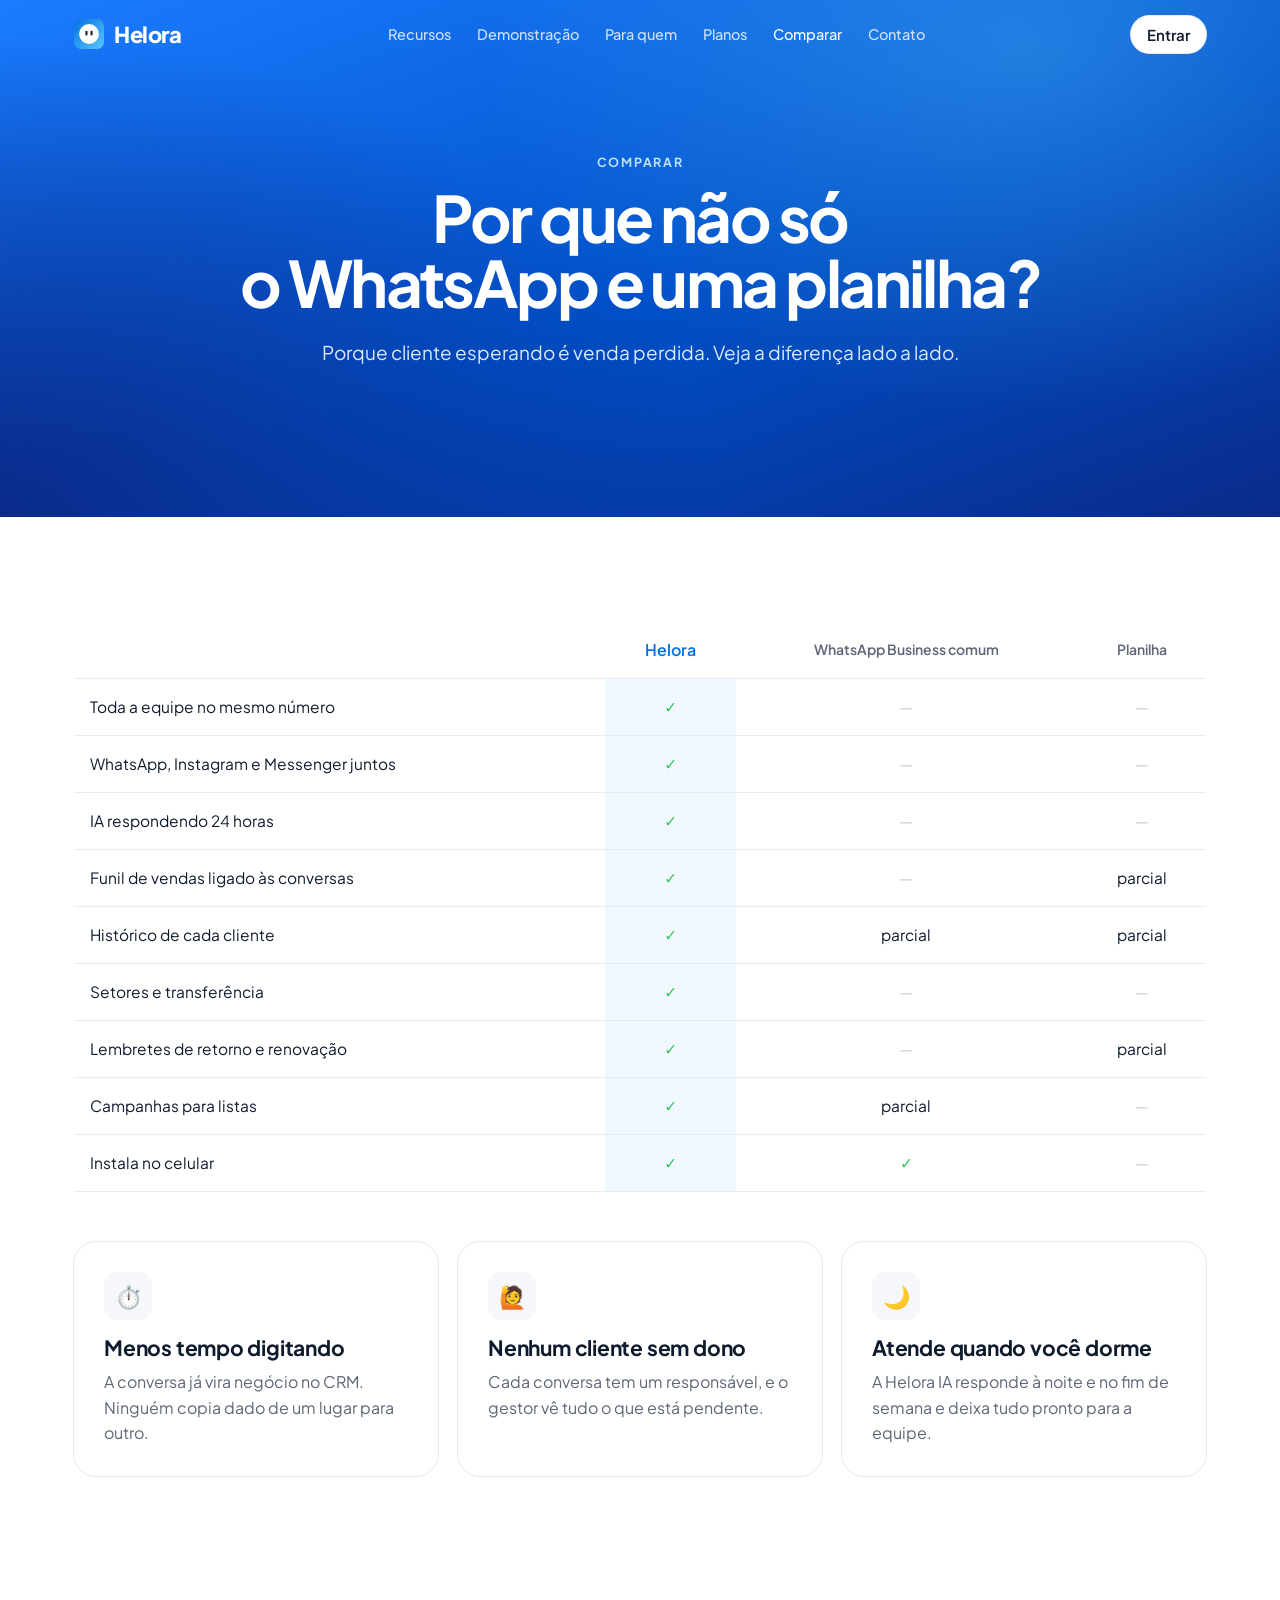
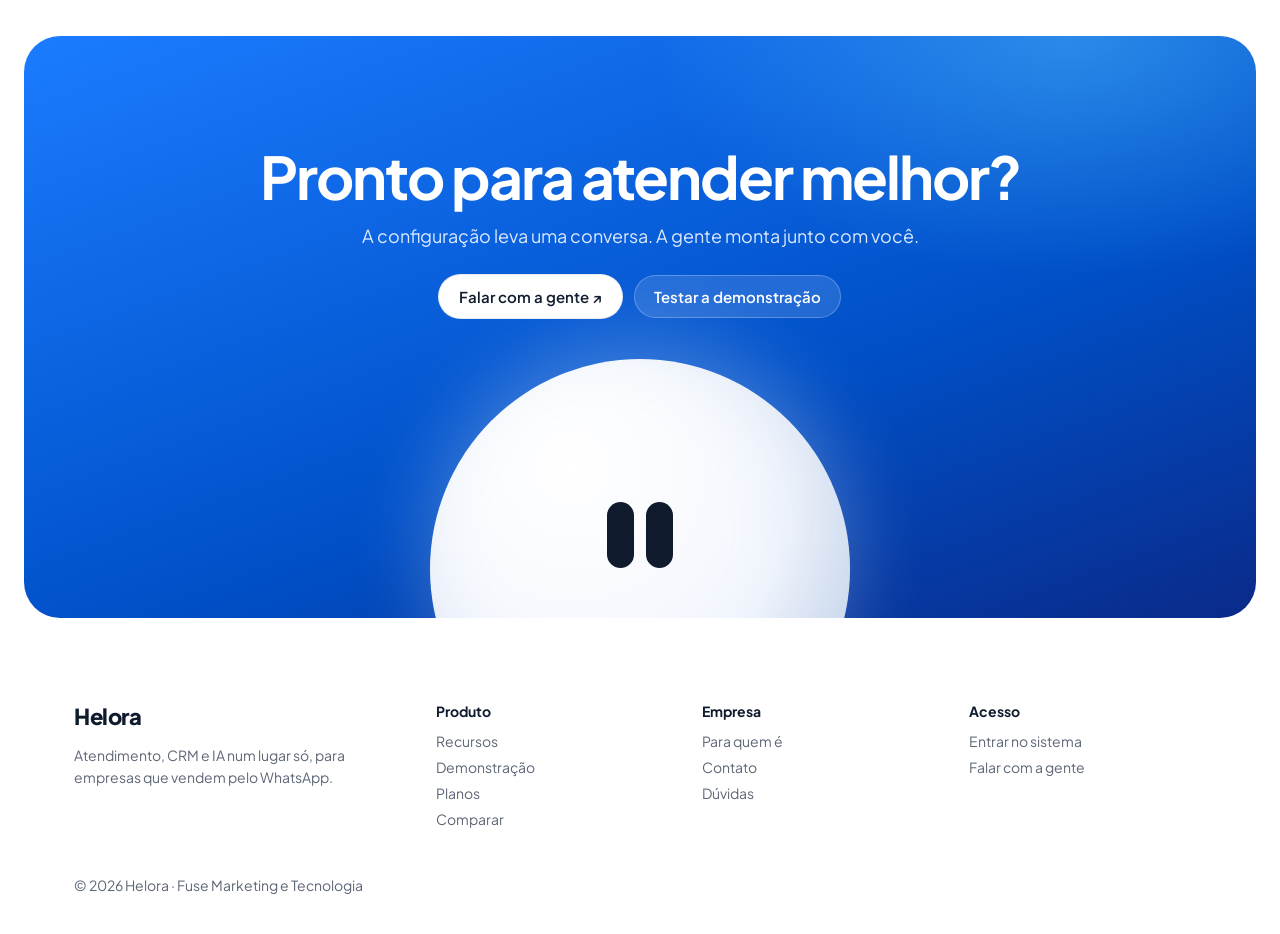
==== comparar.html @ 8ae5db72 "Novo site Helora em 7 páginas, estilo mascote (início, recursos, demonstração, para quem, planos, co" ====
<!doctype html>
<html lang="pt-BR">
<head>
<meta charset="utf-8">
<meta name="viewport" content="width=device-width, initial-scale=1">
<title>Comparar · Helora</title>
<meta name="description" content="Helora comparada ao WhatsApp Business comum e a planilhas.">
<link rel="canonical" href="https://heloracrm.com.br/comparar.html">
<meta name="robots" content="index,follow,max-image-preview:large">
<meta name="theme-color" content="#0071e3">
<meta property="og:type" content="website"><meta property="og:url" content="https://heloracrm.com.br/comparar.html"><meta property="og:site_name" content="Helora"><meta property="og:locale" content="pt_BR">
<meta property="og:title" content="Comparar · Helora"><meta property="og:description" content="Helora comparada ao WhatsApp Business comum e a planilhas.">
<meta property="og:image" content="https://heloracrm.com.br/assets/og.jpg"><meta property="og:image:width" content="1200"><meta property="og:image:height" content="630">
<meta name="twitter:card" content="summary_large_image">
<link rel="icon" href="assets/favicon.png?v=3"><link rel="apple-touch-icon" href="assets/helora-icon.png">

<!-- MEDIÇÃO: cole os IDs abaixo e publique. Vazio = nada é carregado. -->
<script>
window.HELORA_GA4="";      // Google Analytics 4, ex.: G-XXXXXXXXXX
window.HELORA_PIXEL="";    // Pixel da Meta, ex.: 123456789012345
(function(){var g=window.HELORA_GA4,f=window.HELORA_PIXEL;
window.dataLayer=window.dataLayer||[];window.gtag=function(){dataLayer.push(arguments)};
if(g){var s=document.createElement("script");s.async=1;s.src="https://www.googletagmanager.com/gtag/js?id="+g;document.head.appendChild(s);gtag("js",new Date());gtag("config",g)}
if(f){!function(f,b,e,v,n,t,s){if(f.fbq)return;n=f.fbq=function(){n.callMethod?n.callMethod.apply(n,arguments):n.queue.push(arguments)};if(!f._fbq)f._fbq=n;n.push=n;n.loaded=!0;n.version="2.0";n.queue=[];t=b.createElement(e);t.async=!0;t.src=v;s=b.getElementsByTagName(e)[0];s.parentNode.insertBefore(t,s)}(window,document,"script","https://connect.facebook.net/en_US/fbevents.js");fbq("init",f);fbq("track","PageView")}
window.heloraTrack=function(ev,p){try{if(g)gtag("event",ev,p||{});if(f&&window.fbq){var m={generate_lead:"Lead",contact:"Contact",view_demo:"ViewContent"}[ev];m?fbq("track",m,p||{}):fbq("trackCustom",ev,p||{})}}catch(e){}};
document.addEventListener("click",function(e){var a=e.target.closest("a");if(!a)return;var h=a.getAttribute("href")||"";if(h=="#contato")heloraTrack("contact",{local:a.textContent.trim().slice(0,40)});else if(h=="#video")heloraTrack("view_demo");else if(h.indexOf("app1.")>-1)heloraTrack("login_click")});
})();
</script>
<link rel="preconnect" href="https://fonts.googleapis.com">
<link href="https://fonts.googleapis.com/css2?family=Plus+Jakarta+Sans:wght@400;500;600;700;800&display=swap" rel="stylesheet">
<link rel="stylesheet" href="assets/site.css?v=1">
<script src="assets/favicon-blink.js" defer></script>
</head>
<body>
<nav class="nav dark"><div class="w">
<a class="logo" href="index.html"><svg viewBox="0 0 200 200"><defs><linearGradient id="lg" x1="0" y1="0" x2="1" y2="1"><stop offset="0" stop-color="#0071e3"/><stop offset="1" stop-color="#5ac8fa"/></linearGradient></defs><rect width="200" height="200" rx="48" fill="url(#lg)"/><circle cx="100" cy="100" r="66" fill="#fff"/><rect x="76" y="78" width="14" height="32" rx="7" fill="#0f1b2d"/><rect x="110" y="78" width="14" height="32" rx="7" fill="#0f1b2d"/></svg>Helora</a>
<button class="burger" aria-label="Menu">☰</button>
<ul><li><a href="recursos.html">Recursos</a></li><li><a href="demonstracao.html">Demonstração</a></li><li><a href="segmentos.html">Para quem</a></li><li><a href="planos.html">Planos</a></li><li><a href="comparar.html">Comparar</a></li><li><a href="contato.html">Contato</a></li></ul>
<a class="btn bw nb" href="https://app1.heloracrm.com.br">Entrar</a>
</div></nav>

<header class="hero page-hero"><span class="k rv" style="color:#bfe0ff">Comparar</span><h1 class="rv" style="margin-top:14px">Por que não só<br>o WhatsApp e uma planilha?</h1><p class="sub rv">Porque cliente esperando é venda perdida. Veja a diferença lado a lado.</p></header>
<section class="sec" style="padding-top:60px"><div class="w"><div class="tw rv"><table class="cmp"><thead><tr><th></th><th class="us">Helora</th><th>WhatsApp Business comum</th><th>Planilha</th></tr></thead><tbody><tr><td>Toda a equipe no mesmo número</td><td class="us"><span class="y">✓</span></td><td><span class="n">—</span></td><td><span class="n">—</span></td></tr><tr><td>WhatsApp, Instagram e Messenger juntos</td><td class="us"><span class="y">✓</span></td><td><span class="n">—</span></td><td><span class="n">—</span></td></tr><tr><td>IA respondendo 24 horas</td><td class="us"><span class="y">✓</span></td><td><span class="n">—</span></td><td><span class="n">—</span></td></tr><tr><td>Funil de vendas ligado às conversas</td><td class="us"><span class="y">✓</span></td><td><span class="n">—</span></td><td>parcial</td></tr><tr><td>Histórico de cada cliente</td><td class="us"><span class="y">✓</span></td><td>parcial</td><td>parcial</td></tr><tr><td>Setores e transferência</td><td class="us"><span class="y">✓</span></td><td><span class="n">—</span></td><td><span class="n">—</span></td></tr><tr><td>Lembretes de retorno e renovação</td><td class="us"><span class="y">✓</span></td><td><span class="n">—</span></td><td>parcial</td></tr><tr><td>Campanhas para listas</td><td class="us"><span class="y">✓</span></td><td>parcial</td><td><span class="n">—</span></td></tr><tr><td>Instala no celular</td><td class="us"><span class="y">✓</span></td><td><span class="y">✓</span></td><td><span class="n">—</span></td></tr></tbody></table></div>
<div class="cards"><div class="card rv"><div class="ic">⏱️</div><h3>Menos tempo digitando</h3><p>A conversa já vira negócio no CRM. Ninguém copia dado de um lugar para outro.</p></div><div class="card rv"><div class="ic">🙋</div><h3>Nenhum cliente sem dono</h3><p>Cada conversa tem um responsável, e o gestor vê tudo o que está pendente.</p></div><div class="card rv"><div class="ic">🌙</div><h3>Atende quando você dorme</h3><p>A Helora IA responde à noite e no fim de semana e deixa tudo pronto para a equipe.</p></div></div>
</div></section><section class="final rv"><h2>Pronto para atender melhor?</h2><p>A configuração leva uma conversa. A gente monta junto com você.</p><div class="ctas" style="display:flex;gap:12px;justify-content:center;flex-wrap:wrap"><a class="btn bw" href="contato.html">Falar com a gente ↗</a><a class="btn ghost" href="demonstracao.html">Testar a demonstração</a></div><div class="mwrap"><div class="mascot"><div class="ball"></div><div class="eyes"><i class="eye"></i><i class="eye"></i></div></div><svg class="ribbons" viewBox="0 0 600 600"><path d="M40 360C160 120 420 80 560 260" stroke="#34c759"/><path d="M30 260C200 420 420 460 580 300" stroke="#ff7eb6" style="animation-delay:.3s"/><path d="M80 470C220 260 380 160 540 120" stroke="#ffb340" style="animation-delay:.6s"/><path d="M60 200C240 330 380 360 560 420" stroke="#b78cff" style="animation-delay:.9s"/><path d="M120 120C260 300 300 420 470 520" stroke="#5ac8fa" style="animation-delay:1.2s"/></svg></div></section>
<footer><div class="w">
<div><div class="logo">Helora</div><p style="max-width:280px;line-height:1.6">Atendimento, CRM e IA num lugar só, para empresas que vendem pelo WhatsApp.</p></div>
<div><b>Produto</b><a href="recursos.html">Recursos</a><a href="demonstracao.html">Demonstração</a><a href="planos.html">Planos</a><a href="comparar.html">Comparar</a></div>
<div><b>Empresa</b><a href="segmentos.html">Para quem é</a><a href="contato.html">Contato</a><a href="index.html#duvidas">Dúvidas</a></div>
<div><b>Acesso</b><a href="https://app1.heloracrm.com.br">Entrar no sistema</a><a href="contato.html">Falar com a gente</a></div>
</div><div class="w" style="display:block;margin-top:40px">© <span id="y"></span> Helora · Fuse Marketing e Tecnologia</div></footer>
<script src="assets/site.js?v=1" defer></script>
</body></html>
---- assets/site.css ----
:root{--ink:#0f1b2d;--mute:#5d6676;--line:#e8ebf1;--soft:#f5f7fb;--b:#0071e3;--b2:#5ac8fa;--g:#34c759;--r:22px}
*{box-sizing:border-box}html{scroll-behavior:smooth}
body{margin:0;font-family:"Plus Jakarta Sans",system-ui,sans-serif;color:var(--ink);background:#fff;-webkit-font-smoothing:antialiased}
a{color:inherit;text-decoration:none}img{display:block;max-width:100%}
.w{max-width:1180px;margin:0 auto;padding:0 24px}
.grad{background:linear-gradient(90deg,var(--b),var(--b2));-webkit-background-clip:text;background-clip:text;color:transparent}

/* nav */
.nav{position:fixed;top:0;left:0;right:0;z-index:50;transition:background .3s,box-shadow .3s}
.nav.solid{background:rgba(255,255,255,.86);backdrop-filter:blur(14px);box-shadow:0 1px 0 var(--line)}
.nav .w{display:flex;align-items:center;gap:28px;height:68px}
.nav .logo{font-weight:800;font-size:22px;letter-spacing:-.5px;display:flex;align-items:center;gap:10px}
.nav .logo svg{width:30px;height:30px}
.nav ul{display:flex;gap:26px;list-style:none;margin:0 auto;padding:0;font-size:14.5px;font-weight:500}
.nav ul a{opacity:.8}.nav ul a:hover,.nav ul a.on{opacity:1}
.nav.dark:not(.solid){color:#fff}
.btn{display:inline-flex;align-items:center;gap:8px;padding:12px 20px;border-radius:999px;font-weight:600;font-size:15px;border:0;cursor:pointer;font-family:inherit;transition:transform .2s,box-shadow .2s}
.btn:hover{transform:translateY(-1px)}
.bp{background:var(--ink);color:#fff}.bw{background:#fff;color:var(--ink);box-shadow:0 0 0 1px var(--line)}
.bb{background:var(--b);color:#fff;box-shadow:0 10px 30px #0071e340}
.nav .bw{padding:9px 16px}
.burger{display:none;background:none;border:0;font-size:24px;margin-left:auto;color:inherit}
@media(max-width:900px){.nav ul{display:none;position:absolute;top:68px;left:0;right:0;background:#fff;color:var(--ink);flex-direction:column;padding:16px 24px;gap:16px;box-shadow:0 10px 30px #0002}.nav ul.open{display:flex}.burger{display:block}.nav .nb{display:none}}

/* hero with mascot */
.hero{position:relative;min-height:100vh;overflow:hidden;color:#fff;text-align:center;padding:150px 24px 0;
 background:radial-gradient(900px 600px at 80% 10%,#5ac8fa55,transparent 60%),radial-gradient(1200px 800px at 0% 100%,#0a2a8a,transparent 60%),linear-gradient(160deg,#1b7cff,#0050c8 55%,#0a2a8a)}
.hero h1{font-size:clamp(40px,6.4vw,84px);line-height:1.02;letter-spacing:-.04em;margin:0 auto 22px;max-width:980px;font-weight:700}
.hero p.sub{font-size:clamp(16px,1.6vw,19px);line-height:1.55;max-width:640px;margin:0 auto 30px;color:#dbe9ff}
.hero .ctas{display:flex;gap:12px;justify-content:center;flex-wrap:wrap}
.hero .bw{box-shadow:none}.ghost{background:#ffffff1f;color:#fff;box-shadow:inset 0 0 0 1px #ffffff40}
.page-hero{min-height:auto;padding:150px 24px 120px}
.page-hero h1{font-size:clamp(36px,5vw,64px)}

.mwrap{position:relative;height:min(52vw,520px);margin-top:50px}
.mascot{position:absolute;left:50%;bottom:-40%;width:min(64vw,640px);aspect-ratio:1;transform:translateX(-50%);will-change:transform}
.mascot .ball{position:absolute;inset:0;border-radius:50%;background:radial-gradient(circle at 34% 26%,#fff 0,#f2f6fd 55%,#cddaee 100%);box-shadow:0 -20px 80px #ffffff40,inset -30px -40px 80px #9fb7da55}
.mascot .eyes{position:absolute;left:50%;top:34%;display:flex;gap:9%;width:30%;justify-content:center;transform:translate(-50%,0);transition:transform .25s ease-out}
.mascot .eye{width:22%;aspect-ratio:.42;background:#0f1b2d;border-radius:99px;transition:transform .09s;transform-origin:50% 50%}
.mascot.blink .eye{transform:scaleY(.08)}
.orbit{position:absolute;left:50%;top:58%;border:1px solid #ffffff38;border-radius:50%;transform:translate(-50%,-50%) rotate(-8deg);pointer-events:none}
.ribbons{position:absolute;inset:-20%;pointer-events:none;opacity:0;transition:opacity .6s}
.ribbons.on{opacity:1}
.ribbons path{fill:none;stroke-width:9;stroke-linecap:round;stroke-dasharray:420 1400;animation:rib 3.2s ease-in-out infinite}
@keyframes rib{from{stroke-dashoffset:1400}to{stroke-dashoffset:-400}}

/* sections */
section{position:relative}
.sec{padding:120px 0}
.k{display:inline-block;font-size:12.5px;font-weight:700;letter-spacing:.14em;text-transform:uppercase;color:var(--b)}
.h2{font-size:clamp(32px,4.4vw,56px);line-height:1.05;letter-spacing:-.035em;margin:14px 0 18px;font-weight:700}
.lead{font-size:18px;color:var(--mute);line-height:1.6;max-width:640px}
.center{text-align:center}.center .lead{margin:0 auto}

.logos{padding:46px 0;border-bottom:1px solid var(--line)}
.logos .w{display:flex;gap:44px;align-items:center;justify-content:center;flex-wrap:wrap;color:var(--mute);font-size:14px}
.logos b{display:inline-flex;align-items:center;gap:8px;color:var(--ink);font-weight:600}
.logos i{width:22px;height:22px;border-radius:7px;display:inline-block}

/* feature list like fivebot */
.feats{margin-top:60px;border-top:1px solid var(--line)}
.feat{display:grid;grid-template-columns:1fr 1.25fr auto;gap:40px;align-items:center;padding:34px 6px;border-bottom:1px solid var(--line);transition:background .3s,padding .3s}
.feat:hover{background:var(--soft);padding-left:20px;padding-right:20px}
.feat h3{font-size:clamp(22px,2.4vw,30px);letter-spacing:-.02em;margin:0;font-weight:700}
.feat p{margin:0;color:var(--mute);line-height:1.6;font-size:16px}
.feat .go{font-size:12.5px;font-weight:700;letter-spacing:.12em;color:var(--b);white-space:nowrap}
.feat .ic{width:46px;height:46px;border-radius:14px;display:grid;place-items:center;margin-bottom:14px;background:var(--soft);font-size:22px}
@media(max-width:860px){.feat{grid-template-columns:1fr;gap:12px}}

/* stats */
.stats{display:grid;grid-template-columns:repeat(3,1fr);gap:24px;margin-top:50px}
.stat{padding:34px;border-radius:var(--r);background:var(--soft)}
.stat b{display:block;font-size:clamp(48px,6vw,80px);letter-spacing:-.04em;line-height:1}
.stat span{color:var(--mute);display:block;margin-top:10px;font-size:16px}
@media(max-width:800px){.stats{grid-template-columns:1fr}}

/* split blocks */
.split{display:grid;grid-template-columns:1fr 1.15fr;gap:70px;align-items:center;padding:70px 0}
.split.rev{grid-template-columns:1.15fr 1fr}.split.rev .txt{order:2}
.frame{border-radius:24px;overflow:hidden;box-shadow:0 40px 80px #0b3b7a1f,0 0 0 1px #0000000d;background:#fff}
.chip{position:absolute;background:#fff;border-radius:14px;padding:10px 14px;box-shadow:0 14px 34px #0b3b7a2a;font-weight:600;font-size:14px;display:flex;gap:8px;align-items:center;animation:flt 5s ease-in-out infinite}
@keyframes flt{0%,100%{transform:translateY(0)}50%{transform:translateY(-8px)}}
.txt ul{list-style:none;padding:0;margin:22px 0 0;display:grid;gap:12px}
.txt li{display:flex;gap:10px;color:var(--ink);font-size:16px;line-height:1.5}
.txt li:before{content:"";flex:none;width:20px;height:20px;margin-top:2px;border-radius:50%;background:var(--b) url("data:image/svg+xml,%3Csvg xmlns='http://www.w3.org/2000/svg' viewBox='0 0 20 20'%3E%3Cpath d='M6 10.5l2.5 2.5L14 7.5' fill='none' stroke='white' stroke-width='2' stroke-linecap='round' stroke-linejoin='round'/%3E%3C/svg%3E")}
@media(max-width:900px){.split,.split.rev{grid-template-columns:1fr;gap:34px}.split.rev .txt{order:0}}

/* cards grid */
.cards{display:grid;grid-template-columns:repeat(3,1fr);gap:20px;margin-top:50px}
.card{border-radius:var(--r);padding:30px;background:#fff;box-shadow:0 0 0 1px var(--line);transition:transform .25s,box-shadow .25s}
.card:hover{transform:translateY(-4px);box-shadow:0 0 0 1px var(--line),0 24px 50px #0b3b7a14}
.card h3{font-size:21px;margin:14px 0 8px;letter-spacing:-.01em}.card p{color:var(--mute);line-height:1.6;margin:0}
.card .ic{width:48px;height:48px;border-radius:14px;display:grid;place-items:center;font-size:22px;background:var(--soft)}
@media(max-width:900px){.cards{grid-template-columns:1fr}}

/* pricing */
.plans{display:grid;grid-template-columns:repeat(3,1fr);gap:20px;margin-top:50px;align-items:stretch}
.plan{border-radius:26px;padding:34px;box-shadow:0 0 0 1px var(--line);display:flex;flex-direction:column;background:#fff}
.plan.hot{box-shadow:0 0 0 2px var(--b),0 30px 60px #0071e322;position:relative}
.plan.hot:before{content:"Mais escolhido";position:absolute;top:-13px;left:34px;background:var(--b);color:#fff;font-size:12px;font-weight:700;padding:5px 12px;border-radius:99px}
.plan h3{margin:0;font-size:22px}.plan .pr{font-size:44px;font-weight:800;letter-spacing:-.03em;margin:18px 0 4px}.plan .pr small{font-size:15px;color:var(--mute);font-weight:500}
.plan .ds{color:var(--mute);margin:0 0 20px;line-height:1.5}
.plan ul{list-style:none;padding:0;margin:0 0 26px;display:grid;gap:10px;font-size:15px}.plan li:before{content:"✓  ";color:var(--b);font-weight:800}
.plan .btn{margin-top:auto;justify-content:center}
@media(max-width:900px){.plans{grid-template-columns:1fr}}

/* compare table */
.cmp{width:100%;border-collapse:collapse;margin-top:44px;font-size:15.5px}
.cmp th,.cmp td{padding:18px 16px;border-bottom:1px solid var(--line);text-align:center}
.cmp th:first-child,.cmp td:first-child{text-align:left}
.cmp thead th{font-size:14px;color:var(--mute);font-weight:600}
.cmp thead th.us{color:var(--b);font-size:16px}
.cmp td.us{background:#f2f8ff;font-weight:700}
.y{color:var(--g);font-weight:800}.n{color:#c4c9d3}
.tw{overflow-x:auto}

/* demo playground */
.pg{display:grid;grid-template-columns:320px 1fr;gap:30px;margin-top:40px}
.pg .qs{display:grid;gap:10px;align-content:start}
.pg .q{text-align:left;padding:14px 16px;border-radius:14px;border:1px solid var(--line);background:#fff;font:inherit;font-size:15px;cursor:pointer;transition:.2s}
.pg .q:hover,.pg .q.on{border-color:var(--b);background:#f2f8ff}
.phone{border-radius:28px;box-shadow:0 0 0 1px var(--line),0 30px 70px #0b3b7a1a;background:#fff;display:flex;flex-direction:column;height:560px;overflow:hidden}
.phone .top{display:flex;align-items:center;gap:12px;padding:16px 20px;border-bottom:1px solid var(--line)}
.phone .top svg{width:38px;height:38px}
.phone .msgs{flex:1;overflow:auto;padding:20px;display:flex;flex-direction:column;gap:10px;background:var(--soft)}
.bub{max-width:78%;padding:11px 14px;border-radius:16px;font-size:15px;line-height:1.45;animation:pop .35s ease}
.bub.c{background:#fff;align-self:flex-start;box-shadow:0 1px 2px #0001}
.bub.h{background:#e4eeff;align-self:flex-end}.bub.h small{display:block;color:var(--b);font-weight:700;font-size:11.5px;margin-bottom:3px}
.bub.s{align-self:center;background:#fff;color:var(--b);font-size:12.5px;border-radius:99px;padding:6px 12px;font-weight:600}
.typing{align-self:flex-end;background:#e4eeff;border-radius:16px;padding:12px 16px;display:flex;gap:4px}.typing i{width:7px;height:7px;border-radius:50%;background:#7aa7e6;animation:tp 1s infinite}.typing i:nth-child(2){animation-delay:.15s}.typing i:nth-child(3){animation-delay:.3s}
@keyframes tp{0%,100%{opacity:.3}50%{opacity:1}}@keyframes pop{from{opacity:0;transform:translateY(8px)}}
.phone form{display:flex;gap:10px;padding:14px;border-top:1px solid var(--line)}
.phone input{flex:1;border:1px solid var(--line);border-radius:99px;padding:12px 16px;font:inherit}
@media(max-width:900px){.pg{grid-template-columns:1fr}}

/* contact */
.lf{display:grid;gap:12px;max-width:560px}
.lf .two{display:grid;grid-template-columns:1fr 1fr;gap:12px}
.lf input,.lf select,.lf textarea{width:100%;padding:15px 16px;border-radius:14px;border:1px solid var(--line);font:inherit;font-size:15px;background:#fff}
.lf .err{color:#d93025;display:none;margin:0}.lf .ok{display:none;padding:20px;border-radius:14px;background:#eaf8ee}
@media(max-width:600px){.lf .two{grid-template-columns:1fr}}

/* faq */
.faq{max-width:820px;margin:44px auto 0}
.faq details{border-bottom:1px solid var(--line);padding:22px 4px}
.faq summary{cursor:pointer;font-size:18px;font-weight:600;list-style:none;display:flex;justify-content:space-between;gap:20px}
.faq summary:after{content:"+";color:var(--b);font-size:24px;line-height:1;transition:transform .2s}.faq details[open] summary:after{transform:rotate(45deg)}
.faq p{color:var(--mute);line-height:1.65;margin:14px 0 0}

/* final cta */
.final{margin:40px 24px 24px;border-radius:36px;overflow:hidden;color:#fff;text-align:center;padding:110px 24px 0;position:relative;
 background:radial-gradient(700px 400px at 85% 0,#5ac8fa66,transparent 60%),linear-gradient(160deg,#1b7cff,#0050c8 60%,#0a2a8a)}
.final h2{font-size:clamp(32px,4.6vw,60px);letter-spacing:-.035em;line-height:1.05;margin:0 auto 16px;max-width:820px}
.final p{color:#dbe9ff;font-size:18px;margin:0 0 28px}
.final .mwrap{height:260px;margin-top:40px}.final .mascot{width:420px;bottom:-62%}

footer{padding:60px 0 40px;color:var(--mute);font-size:14px}
footer .w{display:grid;grid-template-columns:1.4fr repeat(3,1fr);gap:30px}
footer b{color:var(--ink);display:block;margin-bottom:12px}footer a{display:block;margin:8px 0}
footer .logo{font-weight:800;font-size:22px;color:var(--ink);letter-spacing:-.5px}
@media(max-width:800px){footer .w{grid-template-columns:1fr 1fr}}

.rv{opacity:0;transform:translateY(28px);transition:opacity .8s ease,transform .8s cubic-bezier(.2,.7,.2,1)}
.rv.in{opacity:1;transform:none}
@media(prefers-reduced-motion:reduce){.rv{opacity:1;transform:none}.ribbons path,.chip{animation:none}}
.frame img{width:100%;height:auto}
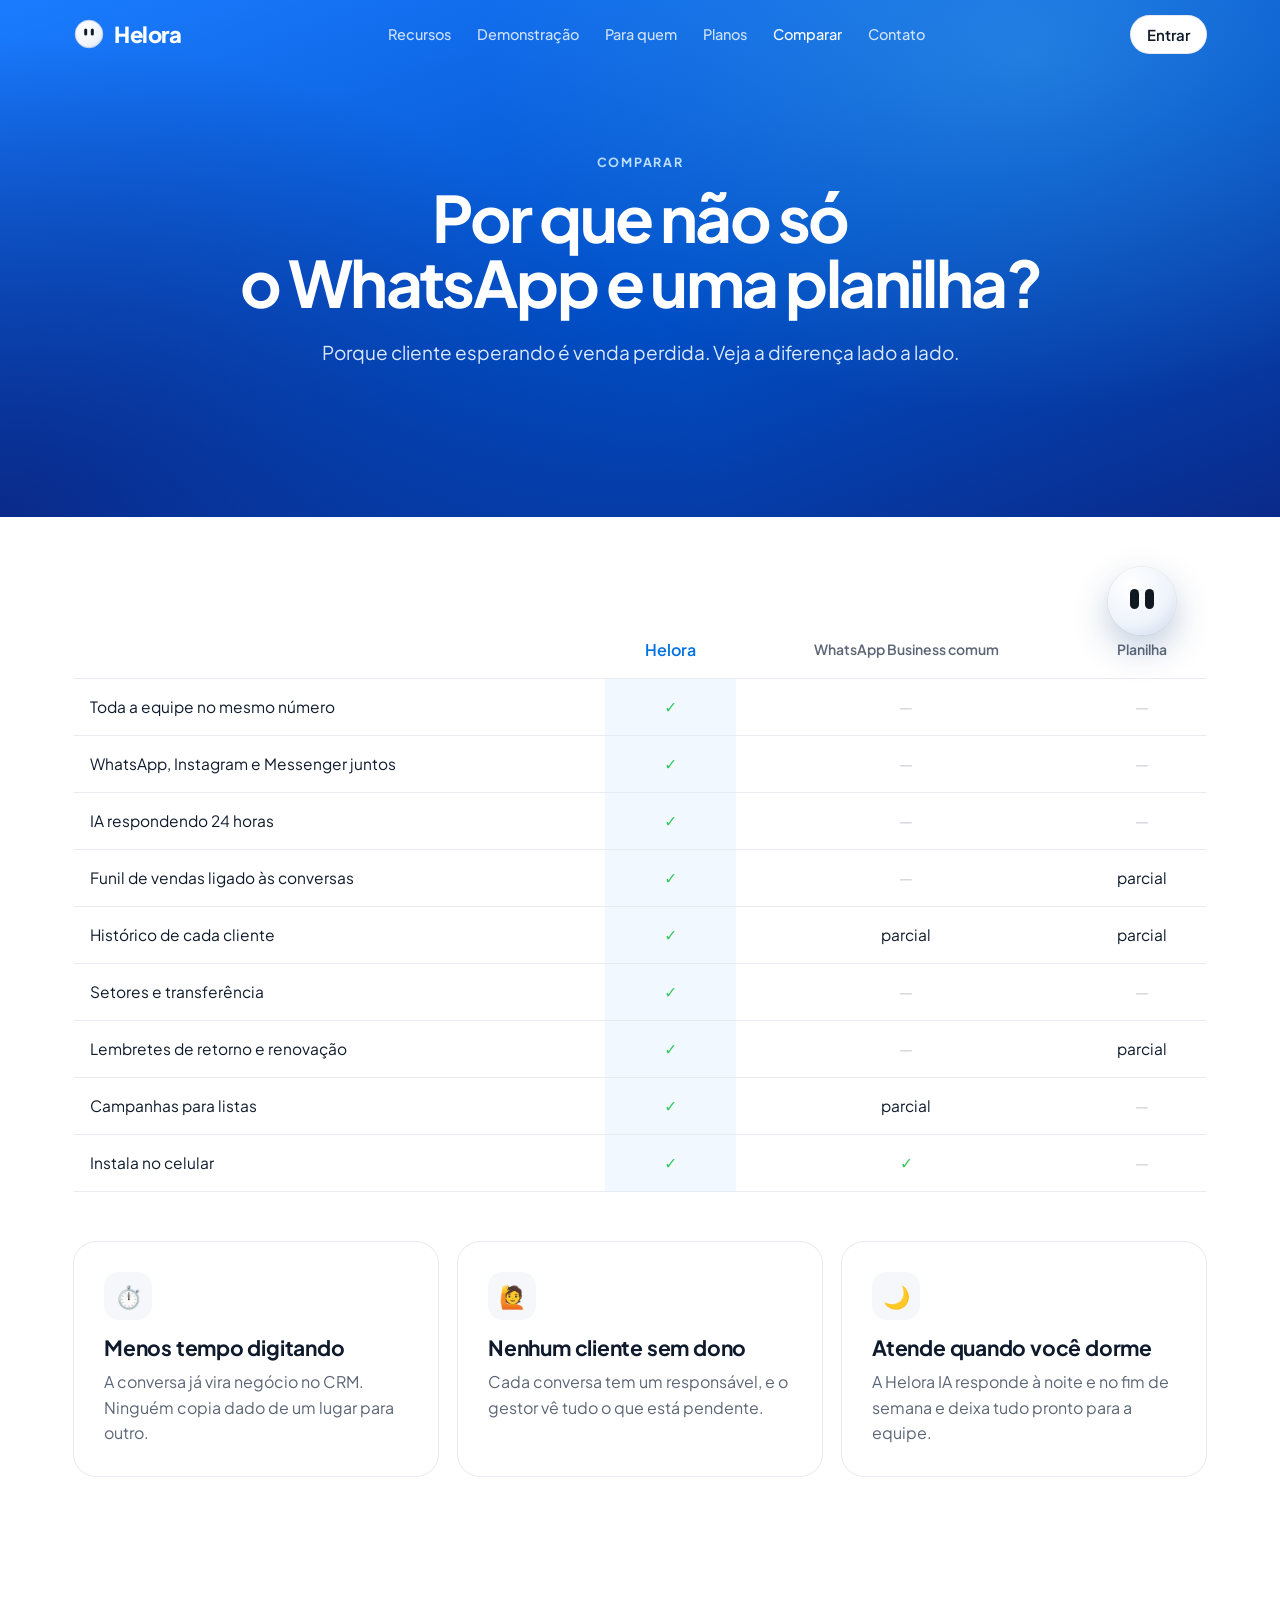
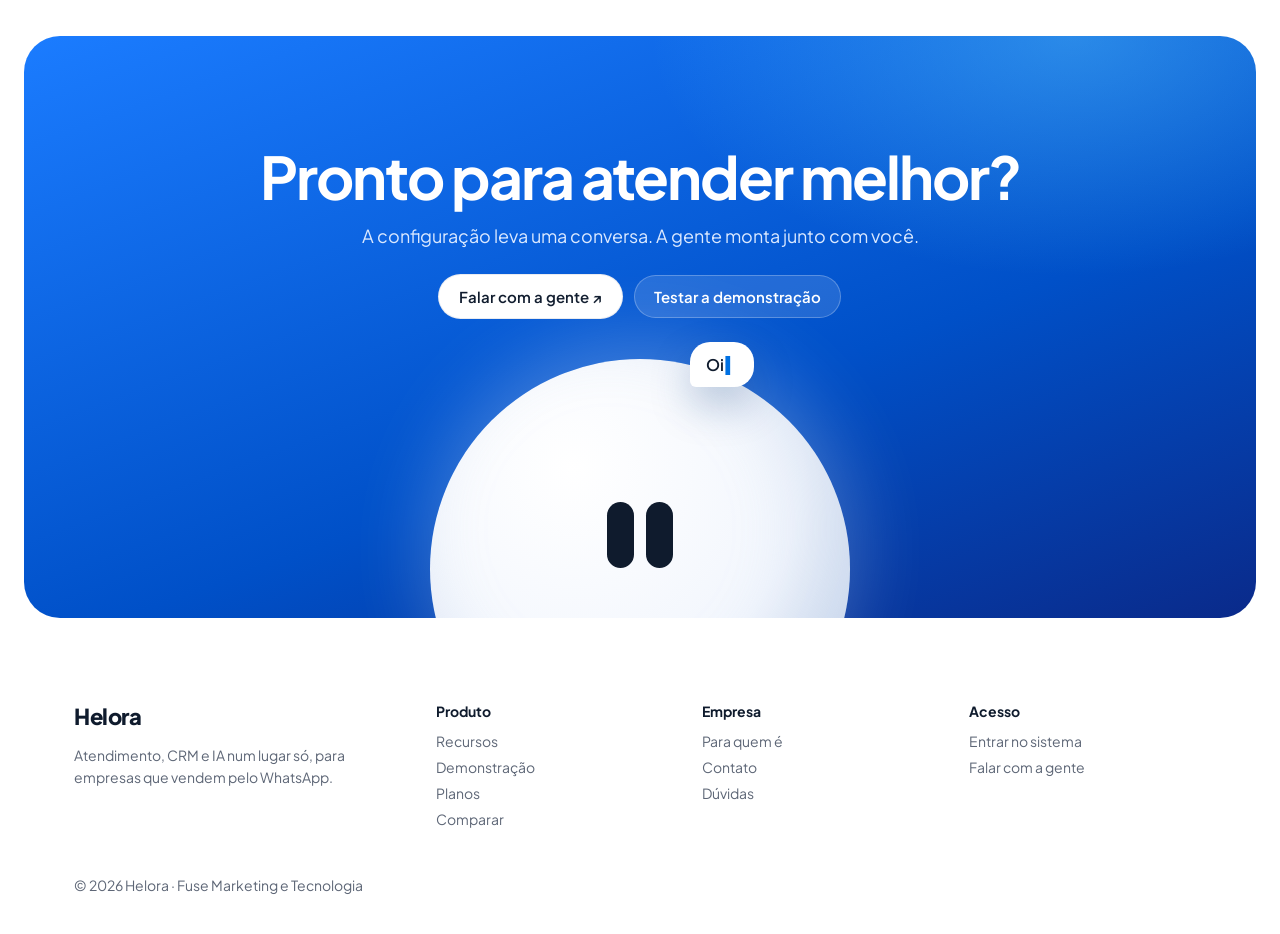
==== commit 895d109c: "Helora conversa com o visitante e anda pelo site; mais expressões no olhar; sem órbitas/fitas; logo " ====
--- a/comparar.html
+++ b/comparar.html
@@ -12,7 +12,7 @@
 <meta property="og:title" content="Comparar · Helora"><meta property="og:description" content="Helora comparada ao WhatsApp Business comum e a planilhas.">
 <meta property="og:image" content="https://heloracrm.com.br/assets/og.jpg"><meta property="og:image:width" content="1200"><meta property="og:image:height" content="630">
 <meta name="twitter:card" content="summary_large_image">
-<link rel="icon" href="assets/favicon.png?v=3"><link rel="apple-touch-icon" href="assets/helora-icon.png">
+<link rel="icon" href="assets/favicon.png?v=4"><link rel="apple-touch-icon" href="assets/helora-icon.png">
 
 <!-- MEDIÇÃO: cole os IDs abaixo e publique. Vazio = nada é carregado. -->
 <script>
@@ -28,12 +28,12 @@
 </script>
 <link rel="preconnect" href="https://fonts.googleapis.com">
 <link href="https://fonts.googleapis.com/css2?family=Plus+Jakarta+Sans:wght@400;500;600;700;800&display=swap" rel="stylesheet">
-<link rel="stylesheet" href="assets/site.css?v=1">
-<script src="assets/favicon-blink.js" defer></script>
+<link rel="stylesheet" href="assets/site.css?v=3">
+<script src="assets/favicon-blink.js?v=2" defer></script>
 </head>
 <body>
 <nav class="nav dark"><div class="w">
-<a class="logo" href="index.html"><svg viewBox="0 0 200 200"><defs><linearGradient id="lg" x1="0" y1="0" x2="1" y2="1"><stop offset="0" stop-color="#0071e3"/><stop offset="1" stop-color="#5ac8fa"/></linearGradient></defs><rect width="200" height="200" rx="48" fill="url(#lg)"/><circle cx="100" cy="100" r="66" fill="#fff"/><rect x="76" y="78" width="14" height="32" rx="7" fill="#0f1b2d"/><rect x="110" y="78" width="14" height="32" rx="7" fill="#0f1b2d"/></svg>Helora</a>
+<a class="logo" href="index.html"><svg viewBox="0 0 200 200"><defs><radialGradient id="lg" cx=".35" cy=".28" r=".85"><stop offset="0" stop-color="#fff"/><stop offset=".75" stop-color="#eef3fb"/><stop offset="1" stop-color="#c9d6ea"/></radialGradient></defs><circle cx="100" cy="100" r="92" fill="url(#lg)" stroke="#c3d1e6" stroke-width="6"/><rect x="68" y="64" width="20" height="46" rx="10" fill="#0f1b2d"/><rect x="112" y="64" width="20" height="46" rx="10" fill="#0f1b2d"/></svg>Helora</a>
 <button class="burger" aria-label="Menu">☰</button>
 <ul><li><a href="recursos.html">Recursos</a></li><li><a href="demonstracao.html">Demonstração</a></li><li><a href="segmentos.html">Para quem</a></li><li><a href="planos.html">Planos</a></li><li><a href="comparar.html">Comparar</a></li><li><a href="contato.html">Contato</a></li></ul>
 <a class="btn bw nb" href="https://app1.heloracrm.com.br">Entrar</a>
@@ -42,12 +42,13 @@
 <header class="hero page-hero"><span class="k rv" style="color:#bfe0ff">Comparar</span><h1 class="rv" style="margin-top:14px">Por que não só<br>o WhatsApp e uma planilha?</h1><p class="sub rv">Porque cliente esperando é venda perdida. Veja a diferença lado a lado.</p></header>
 <section class="sec" style="padding-top:60px"><div class="w"><div class="tw rv"><table class="cmp"><thead><tr><th></th><th class="us">Helora</th><th>WhatsApp Business comum</th><th>Planilha</th></tr></thead><tbody><tr><td>Toda a equipe no mesmo número</td><td class="us"><span class="y">✓</span></td><td><span class="n">—</span></td><td><span class="n">—</span></td></tr><tr><td>WhatsApp, Instagram e Messenger juntos</td><td class="us"><span class="y">✓</span></td><td><span class="n">—</span></td><td><span class="n">—</span></td></tr><tr><td>IA respondendo 24 horas</td><td class="us"><span class="y">✓</span></td><td><span class="n">—</span></td><td><span class="n">—</span></td></tr><tr><td>Funil de vendas ligado às conversas</td><td class="us"><span class="y">✓</span></td><td><span class="n">—</span></td><td>parcial</td></tr><tr><td>Histórico de cada cliente</td><td class="us"><span class="y">✓</span></td><td>parcial</td><td>parcial</td></tr><tr><td>Setores e transferência</td><td class="us"><span class="y">✓</span></td><td><span class="n">—</span></td><td><span class="n">—</span></td></tr><tr><td>Lembretes de retorno e renovação</td><td class="us"><span class="y">✓</span></td><td><span class="n">—</span></td><td>parcial</td></tr><tr><td>Campanhas para listas</td><td class="us"><span class="y">✓</span></td><td>parcial</td><td><span class="n">—</span></td></tr><tr><td>Instala no celular</td><td class="us"><span class="y">✓</span></td><td><span class="y">✓</span></td><td><span class="n">—</span></td></tr></tbody></table></div>
 <div class="cards"><div class="card rv"><div class="ic">⏱️</div><h3>Menos tempo digitando</h3><p>A conversa já vira negócio no CRM. Ninguém copia dado de um lugar para outro.</p></div><div class="card rv"><div class="ic">🙋</div><h3>Nenhum cliente sem dono</h3><p>Cada conversa tem um responsável, e o gestor vê tudo o que está pendente.</p></div><div class="card rv"><div class="ic">🌙</div><h3>Atende quando você dorme</h3><p>A Helora IA responde à noite e no fim de semana e deixa tudo pronto para a equipe.</p></div></div>
-</div></section><section class="final rv"><h2>Pronto para atender melhor?</h2><p>A configuração leva uma conversa. A gente monta junto com você.</p><div class="ctas" style="display:flex;gap:12px;justify-content:center;flex-wrap:wrap"><a class="btn bw" href="contato.html">Falar com a gente ↗</a><a class="btn ghost" href="demonstracao.html">Testar a demonstração</a></div><div class="mwrap"><div class="mascot"><div class="ball"></div><div class="eyes"><i class="eye"></i><i class="eye"></i></div></div><svg class="ribbons" viewBox="0 0 600 600"><path d="M40 360C160 120 420 80 560 260" stroke="#34c759"/><path d="M30 260C200 420 420 460 580 300" stroke="#ff7eb6" style="animation-delay:.3s"/><path d="M80 470C220 260 380 160 540 120" stroke="#ffb340" style="animation-delay:.6s"/><path d="M60 200C240 330 380 360 560 420" stroke="#b78cff" style="animation-delay:.9s"/><path d="M120 120C260 300 300 420 470 520" stroke="#5ac8fa" style="animation-delay:1.2s"/></svg></div></section>
+</div></section><section class="final rv"><h2>Pronto para atender melhor?</h2><p>A configuração leva uma conversa. A gente monta junto com você.</p><div class="ctas" style="display:flex;gap:12px;justify-content:center;flex-wrap:wrap"><a class="btn bw" href="contato.html">Falar com a gente ↗</a><a class="btn ghost" href="demonstracao.html">Testar a demonstração</a></div><div class="mwrap"><div class="mascot"><div class="say"></div><div class="ball"></div><div class="eyes"><i class="eye"></i><i class="eye"></i></div></div></div></section>
 <footer><div class="w">
 <div><div class="logo">Helora</div><p style="max-width:280px;line-height:1.6">Atendimento, CRM e IA num lugar só, para empresas que vendem pelo WhatsApp.</p></div>
 <div><b>Produto</b><a href="recursos.html">Recursos</a><a href="demonstracao.html">Demonstração</a><a href="planos.html">Planos</a><a href="comparar.html">Comparar</a></div>
 <div><b>Empresa</b><a href="segmentos.html">Para quem é</a><a href="contato.html">Contato</a><a href="index.html#duvidas">Dúvidas</a></div>
 <div><b>Acesso</b><a href="https://app1.heloracrm.com.br">Entrar no sistema</a><a href="contato.html">Falar com a gente</a></div>
 </div><div class="w" style="display:block;margin-top:40px">© <span id="y"></span> Helora · Fuse Marketing e Tecnologia</div></footer>
-<script src="assets/site.js?v=1" defer></script>
+<script src="assets/site.js?v=2" defer></script>
+<script src="assets/helora-chat.js?v=2" defer></script>
 </body></html>
--- a/assets/site.css
+++ b/assets/site.css
@@ -164,3 +164,23 @@
 .rv.in{opacity:1;transform:none}
 @media(prefers-reduced-motion:reduce){.rv{opacity:1;transform:none}.ribbons path,.chip{animation:none}}
 .frame img{width:100%;height:auto}
+.say{position:absolute;left:62%;top:-4%;z-index:3;background:#fff;color:#0f1b2d;border-radius:20px 20px 20px 6px;padding:12px 16px;font-weight:600;font-size:clamp(13px,1.4vw,16px);box-shadow:0 18px 40px #0b3b7a40;white-space:nowrap;opacity:0;transform:translateY(8px) scale(.95);transition:.35s}
+.say.on{opacity:1;transform:none}
+.say:after{content:"▍";color:#0071e3;animation:tp 1s infinite;margin-left:1px}
+.say.done:after{content:""}
+@media(max-width:700px){.say{left:50%;top:-14%;transform:translateX(-50%)}.say.on{transform:translateX(-50%)}}
+/* expressões do olhar */
+.mascot .eye,.hc-btn .e{transition:transform .18s ease,height .18s ease,border-radius .18s ease,margin .18s ease}
+.x-squint .eye,.x-squint .e{transform:scaleY(.45)}
+.x-wide .eye,.x-wide .e{transform:scale(1.25)}
+.x-happy .eye,.x-happy .e{transform:scaleY(.35) translateY(-40%);border-radius:99px 99px 30% 30%}
+.x-sleepy .eye,.x-sleepy .e{transform:scaleY(.18) translateY(80%)}
+.x-tl .eyes{rotate:-14deg}.x-tr .eyes{rotate:14deg}
+.x-tl .e,.x-tr .e{}
+.hc-btn.x-tl{rotate:-10deg}.hc-btn.x-tr{rotate:10deg}
+.x-cross .eye:first-child,.x-cross .e.a{translate:40% 0}.x-cross .eye:last-child,.x-cross .e.b{translate:-40% 0}
+.x-wink .eye:last-child,.x-wink .e.b{transform:scaleY(.1)}
+.mascot .eyes{transition:transform .25s ease-out,rotate .3s ease}
+.hc-btn{transition:left .8s cubic-bezier(.5,0,.3,1),top .8s cubic-bezier(.5,0,.3,1),transform .25s,rotate .3s}
+.hc-btn.hop{animation:hop .8s ease}
+@keyframes hop{0%{transform:translateY(0) scale(1,1)}15%{transform:translateY(4px) scale(1.12,.86)}50%{transform:translateY(-46px) scale(.94,1.06)}85%{transform:translateY(2px) scale(1.1,.88)}100%{transform:none}}
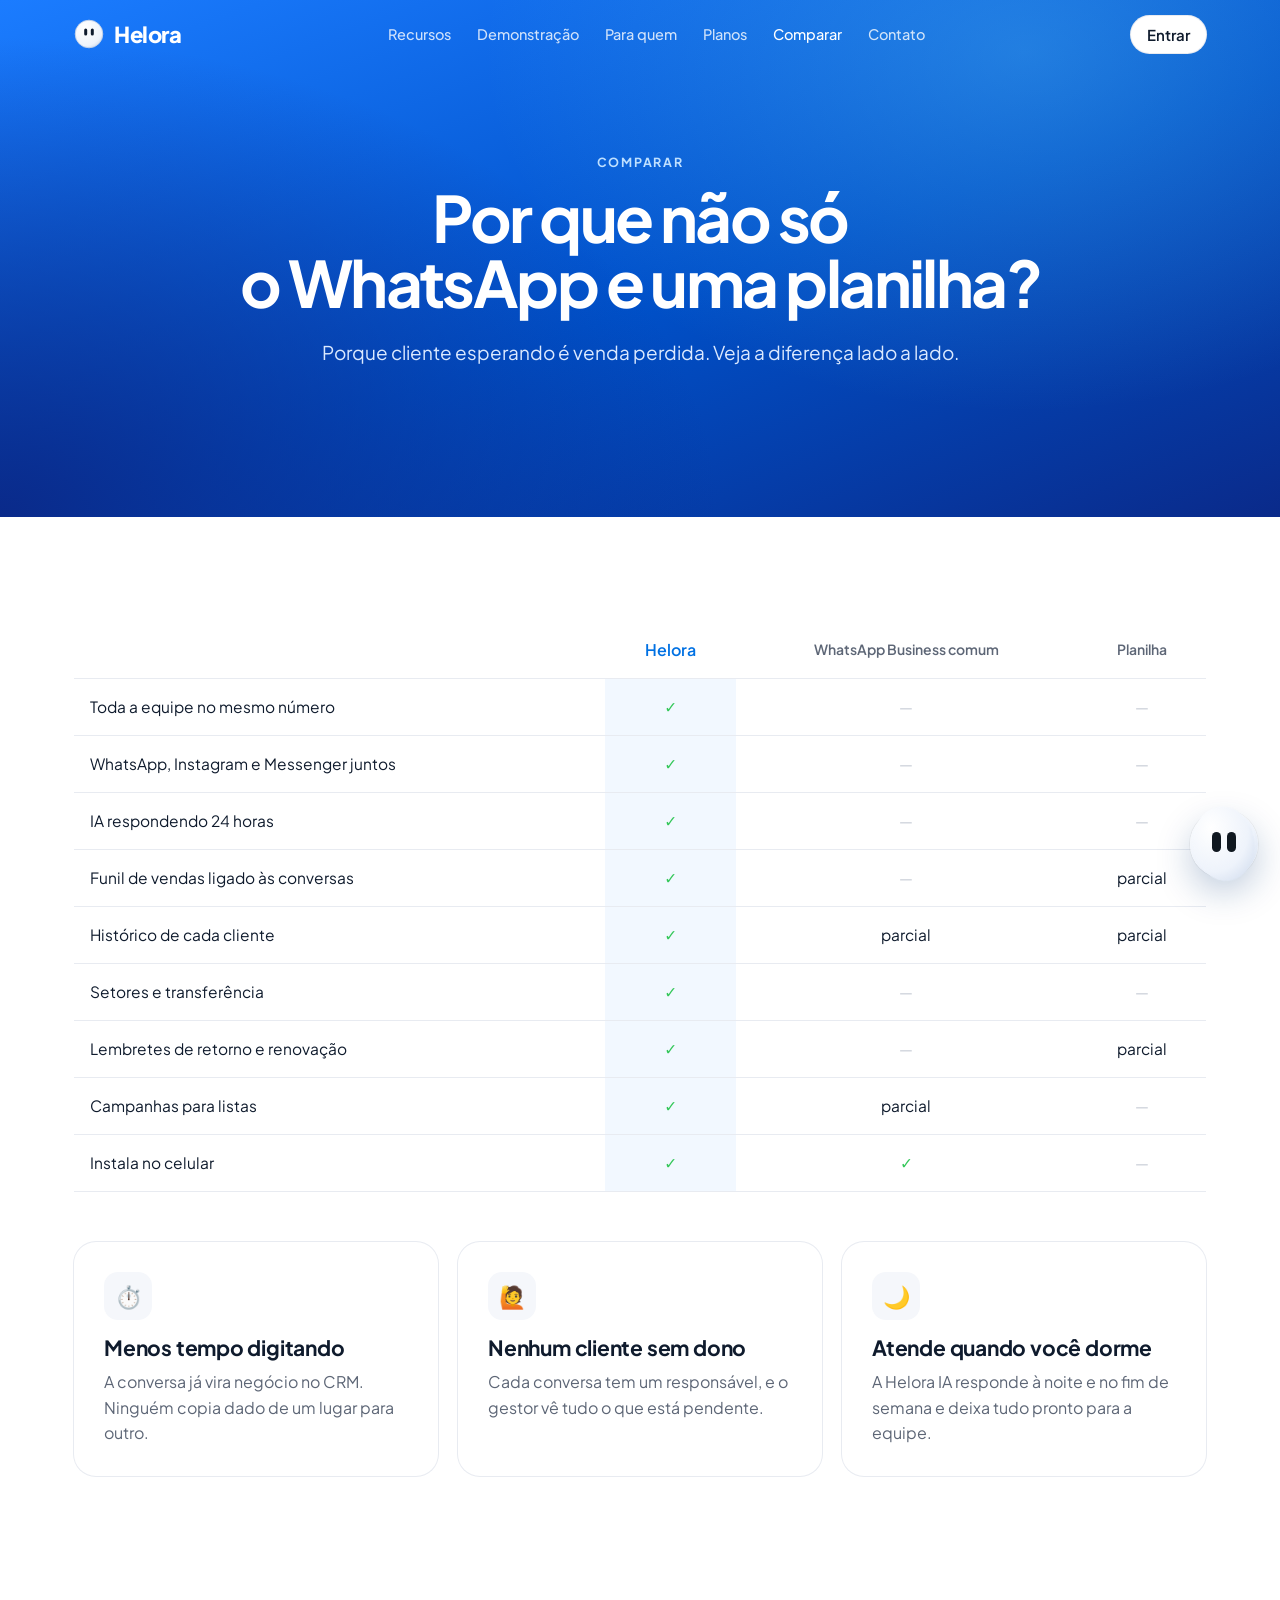
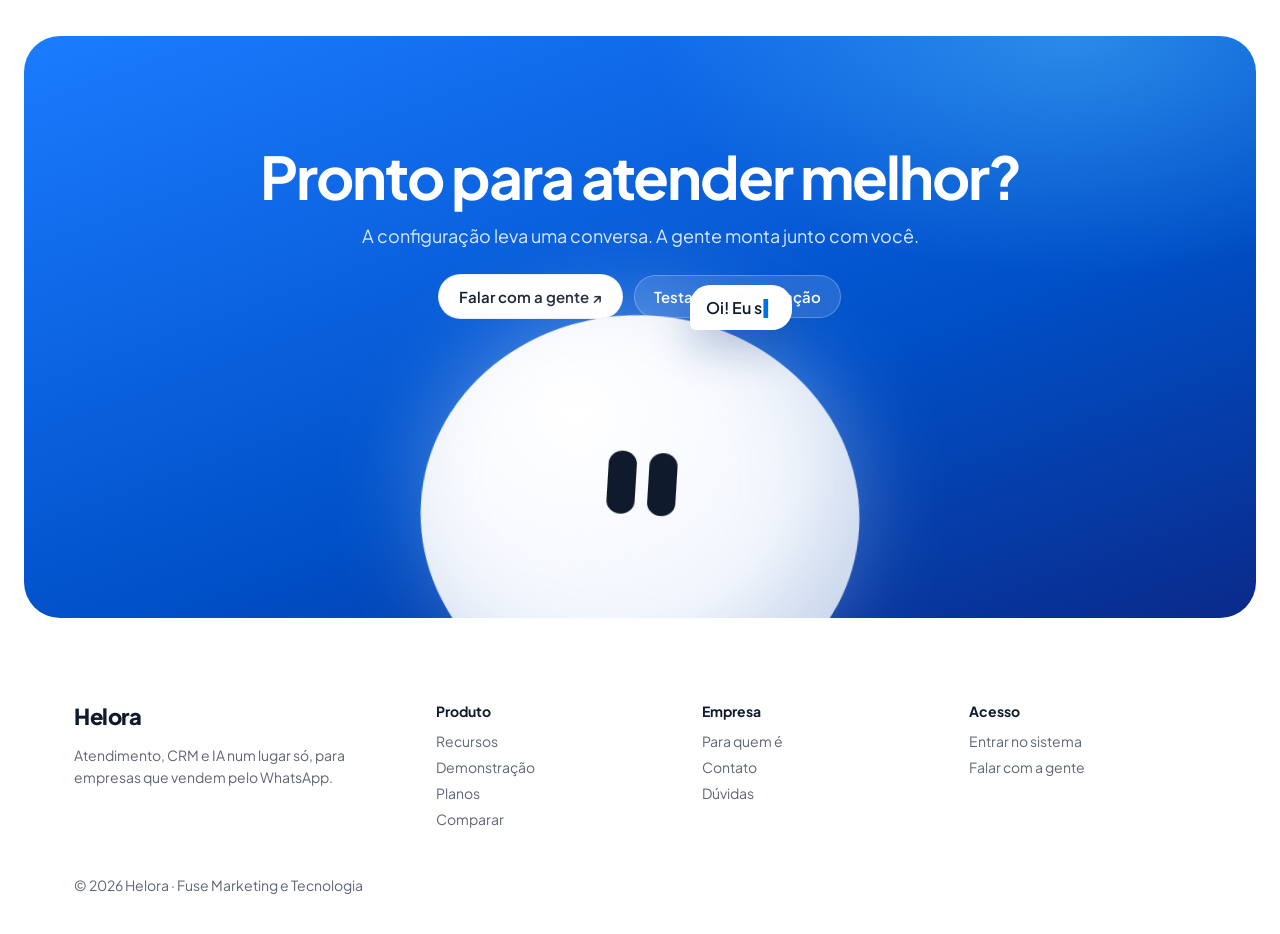
==== commit 71467864: "Mascote refeito como no fivebot: olhos com física de mola que andam e giram para o cursor, corpo inc" ====
--- a/comparar.html
+++ b/comparar.html
@@ -28,7 +28,7 @@
 </script>
 <link rel="preconnect" href="https://fonts.googleapis.com">
 <link href="https://fonts.googleapis.com/css2?family=Plus+Jakarta+Sans:wght@400;500;600;700;800&display=swap" rel="stylesheet">
-<link rel="stylesheet" href="assets/site.css?v=3">
+<link rel="stylesheet" href="assets/site.css?v=5">
 <script src="assets/favicon-blink.js?v=2" defer></script>
 </head>
 <body>
@@ -42,13 +42,14 @@
 <header class="hero page-hero"><span class="k rv" style="color:#bfe0ff">Comparar</span><h1 class="rv" style="margin-top:14px">Por que não só<br>o WhatsApp e uma planilha?</h1><p class="sub rv">Porque cliente esperando é venda perdida. Veja a diferença lado a lado.</p></header>
 <section class="sec" style="padding-top:60px"><div class="w"><div class="tw rv"><table class="cmp"><thead><tr><th></th><th class="us">Helora</th><th>WhatsApp Business comum</th><th>Planilha</th></tr></thead><tbody><tr><td>Toda a equipe no mesmo número</td><td class="us"><span class="y">✓</span></td><td><span class="n">—</span></td><td><span class="n">—</span></td></tr><tr><td>WhatsApp, Instagram e Messenger juntos</td><td class="us"><span class="y">✓</span></td><td><span class="n">—</span></td><td><span class="n">—</span></td></tr><tr><td>IA respondendo 24 horas</td><td class="us"><span class="y">✓</span></td><td><span class="n">—</span></td><td><span class="n">—</span></td></tr><tr><td>Funil de vendas ligado às conversas</td><td class="us"><span class="y">✓</span></td><td><span class="n">—</span></td><td>parcial</td></tr><tr><td>Histórico de cada cliente</td><td class="us"><span class="y">✓</span></td><td>parcial</td><td>parcial</td></tr><tr><td>Setores e transferência</td><td class="us"><span class="y">✓</span></td><td><span class="n">—</span></td><td><span class="n">—</span></td></tr><tr><td>Lembretes de retorno e renovação</td><td class="us"><span class="y">✓</span></td><td><span class="n">—</span></td><td>parcial</td></tr><tr><td>Campanhas para listas</td><td class="us"><span class="y">✓</span></td><td>parcial</td><td><span class="n">—</span></td></tr><tr><td>Instala no celular</td><td class="us"><span class="y">✓</span></td><td><span class="y">✓</span></td><td><span class="n">—</span></td></tr></tbody></table></div>
 <div class="cards"><div class="card rv"><div class="ic">⏱️</div><h3>Menos tempo digitando</h3><p>A conversa já vira negócio no CRM. Ninguém copia dado de um lugar para outro.</p></div><div class="card rv"><div class="ic">🙋</div><h3>Nenhum cliente sem dono</h3><p>Cada conversa tem um responsável, e o gestor vê tudo o que está pendente.</p></div><div class="card rv"><div class="ic">🌙</div><h3>Atende quando você dorme</h3><p>A Helora IA responde à noite e no fim de semana e deixa tudo pronto para a equipe.</p></div></div>
-</div></section><section class="final rv"><h2>Pronto para atender melhor?</h2><p>A configuração leva uma conversa. A gente monta junto com você.</p><div class="ctas" style="display:flex;gap:12px;justify-content:center;flex-wrap:wrap"><a class="btn bw" href="contato.html">Falar com a gente ↗</a><a class="btn ghost" href="demonstracao.html">Testar a demonstração</a></div><div class="mwrap"><div class="mascot"><div class="say"></div><div class="ball"></div><div class="eyes"><i class="eye"></i><i class="eye"></i></div></div></div></section>
+</div></section><section class="final rv"><h2>Pronto para atender melhor?</h2><p>A configuração leva uma conversa. A gente monta junto com você.</p><div class="ctas" style="display:flex;gap:12px;justify-content:center;flex-wrap:wrap"><a class="btn bw" href="contato.html">Falar com a gente ↗</a><a class="btn ghost" href="demonstracao.html">Testar a demonstração</a></div><div class="mwrap"><div class="mascot" data-orb="hero"><div class="say"></div><div class="orb-body" style="position:absolute;inset:0"><div class="ball"></div><div class="eyes"><i class="eye" data-eye="l"></i><i class="eye" data-eye="r"></i></div></div></div></div></section>
 <footer><div class="w">
 <div><div class="logo">Helora</div><p style="max-width:280px;line-height:1.6">Atendimento, CRM e IA num lugar só, para empresas que vendem pelo WhatsApp.</p></div>
 <div><b>Produto</b><a href="recursos.html">Recursos</a><a href="demonstracao.html">Demonstração</a><a href="planos.html">Planos</a><a href="comparar.html">Comparar</a></div>
 <div><b>Empresa</b><a href="segmentos.html">Para quem é</a><a href="contato.html">Contato</a><a href="index.html#duvidas">Dúvidas</a></div>
 <div><b>Acesso</b><a href="https://app1.heloracrm.com.br">Entrar no sistema</a><a href="contato.html">Falar com a gente</a></div>
 </div><div class="w" style="display:block;margin-top:40px">© <span id="y"></span> Helora · Fuse Marketing e Tecnologia</div></footer>
-<script src="assets/site.js?v=2" defer></script>
-<script src="assets/helora-chat.js?v=2" defer></script>
+<script src="assets/mascot.js?v=1" defer></script>
+<script src="assets/site.js?v=3" defer></script>
+<script src="assets/helora-chat.js?v=3" defer></script>
 </body></html>
--- a/assets/site.css
+++ b/assets/site.css
@@ -184,3 +184,48 @@
 .hc-btn{transition:left .8s cubic-bezier(.5,0,.3,1),top .8s cubic-bezier(.5,0,.3,1),transform .25s,rotate .3s}
 .hc-btn.hop{animation:hop .8s ease}
 @keyframes hop{0%{transform:translateY(0) scale(1,1)}15%{transform:translateY(4px) scale(1.12,.86)}50%{transform:translateY(-46px) scale(.94,1.06)}85%{transform:translateY(2px) scale(1.1,.88)}100%{transform:none}}
+/* cards de funcionalidade com animação (pouco texto) */
+.fx{display:grid;grid-template-columns:repeat(3,1fr);gap:18px;margin-top:46px}
+.fx a{border-radius:24px;background:var(--soft);padding:18px 18px 22px;display:flex;flex-direction:column;gap:14px;transition:transform .25s,box-shadow .25s}
+.fx a:hover{transform:translateY(-4px);box-shadow:0 24px 50px #0b3b7a18}
+.fx .vis{height:190px;border-radius:16px;background:#fff;position:relative;overflow:hidden;box-shadow:0 0 0 1px var(--line)}
+.fx h3{margin:0;font-size:19px;letter-spacing:-.01em}.fx small{color:var(--mute);font-size:14px;margin-top:-8px}
+@media(max-width:900px){.fx{grid-template-columns:1fr}}
+.v-b{position:absolute;max-width:72%;padding:8px 11px;border-radius:13px;font-size:12.5px;line-height:1.35;opacity:0;animation:vb 6s infinite}
+.v-c{left:12px;background:#f1f3f6}.v-h{right:12px;background:#e4eeff}.v-h b{display:block;color:#0071e3;font-size:10.5px}
+@keyframes vb{0%,5%{opacity:0;transform:translateY(8px)}12%,88%{opacity:1;transform:none}100%{opacity:0}}
+.v-ch{position:absolute;width:34px;height:34px;border-radius:10px;left:18px;color:#fff;font:700 11px/34px inherit;text-align:center}
+.v-dot{position:absolute;left:58px;width:10px;height:10px;border-radius:50%;animation:vd 2.4s infinite}
+@keyframes vd{0%{transform:translateX(0);opacity:0}15%{opacity:1}80%{opacity:1}100%{transform:translateX(150px);opacity:0}}
+.v-box{position:absolute;right:18px;top:50%;width:74px;height:74px;margin-top:-37px;border-radius:20px;background:linear-gradient(160deg,#1b7cff,#0050c8 55%,#0a2a8a);display:grid;place-items:center}
+.v-col{position:absolute;top:14px;bottom:14px;width:30%;border-radius:10px;background:#f4f6fa;padding:22px 6px 6px;font-size:10px;color:#8a93a3}
+.v-col span{position:absolute;top:6px;left:8px;font-weight:700}
+.v-card{position:absolute;top:44px;left:calc(3% + 8px);width:calc(30% - 12px);height:46px;border-radius:9px;background:#fff;box-shadow:0 6px 16px #0b3b7a22;font-size:11px;padding:7px;font-weight:700;animation:vk 6s infinite cubic-bezier(.6,0,.3,1)}
+.v-card i{display:block;font-style:normal;font-weight:500;color:#1a8f45;font-size:10.5px;margin-top:3px}
+@keyframes vk{0%,15%{transform:translateX(0)}35%,50%{transform:translateX(108%) rotate(-3deg)}55%{transform:translateX(108%)}75%,100%{transform:translateX(216%)}}
+.v-pill{position:absolute;left:50%;transform:translateX(-50%);padding:8px 14px;border-radius:99px;font-size:13px;font-weight:700;white-space:nowrap}
+.v-bar{position:absolute;left:18px;right:18px;height:12px;border-radius:9px;background:#eef1f6;overflow:hidden}.v-bar i{display:block;height:100%;background:linear-gradient(90deg,#1b7cff,#0050c8);animation:vbar 5s infinite}
+@keyframes vbar{0%{width:0}70%,100%{width:92%}}
+.v-task{position:absolute;left:18px;right:18px;display:flex;gap:10px;align-items:center;font-size:13px;background:#f8f9fc;border-radius:10px;padding:9px 10px}
+.v-task em{width:18px;height:18px;border-radius:50%;border:2px solid #c9d1de;flex:none;animation:vt 6s infinite}
+@keyframes vt{0%,30%{background:#fff;border-color:#c9d1de}40%,100%{background:#34c759;border-color:#34c759}}
+.v-node{position:absolute;padding:7px 11px;border-radius:10px;background:#fff;box-shadow:0 0 0 1px #e3e7ee;font-size:12px;font-weight:600}
+.v-line{position:absolute;height:2px;background:#cfdcef}
+.v-row{position:absolute;left:14px;right:14px;display:flex;gap:9px;align-items:center;font-size:12.5px;font-weight:600}
+.v-row .av{width:26px;height:26px;border-radius:50%}.v-tag{margin-left:auto;font-size:10.5px;padding:3px 8px;border-radius:99px;opacity:0;animation:vb 6s infinite}
+.v-ph{position:absolute;left:50%;top:14px;width:110px;height:220px;margin-left:-55px;border-radius:22px;background:#0f1b2d;padding:6px}.v-ph div{background:#fff;border-radius:17px;height:100%}
+.v-nt{position:absolute;left:50%;top:30px;width:150px;margin-left:-75px;background:#fff;border-radius:12px;padding:8px 10px;font-size:11px;box-shadow:0 10px 24px #0003;animation:vn 4s infinite}
+@keyframes vn{0%{transform:translateY(-60px);opacity:0}15%,75%{transform:none;opacity:1}100%{transform:translateY(-20px);opacity:0}}
+/* mascote novo (física de mola) */
+.mascot .eyes{transform:translate(-50%,0)!important;rotate:0deg!important}
+.mascot .eye{transform-origin:50% 50%;transition:none!important}
+.orb-body{will-change:transform}
+.orb-intro .orb-body{animation:orbIn 1.1s cubic-bezier(.34,1.56,.64,1) both}
+@keyframes orbIn{0%{scale:.15;opacity:0}60%{opacity:1}100%{scale:1}}
+.orb-wake{position:absolute;left:50%;top:42%;width:0;height:0;z-index:2;pointer-events:none}
+.orb-wake i{position:absolute;border-radius:50%;background:#fff;left:0;top:0;animation:wk 1.4s cubic-bezier(.2,.8,.3,1) forwards}
+@keyframes wk{0%{transform:translate(-50%,-50%) scale(.4);opacity:1}70%{opacity:1}100%{transform:translate(calc(-50% + var(--x)),calc(-50% + var(--y))) scale(0);opacity:0}}
+
+[data-orb] rect[data-eye]{transform-box:fill-box;transform-origin:center}
+.hero .mascot{bottom:-22%}
+.final .mascot{bottom:-40%}
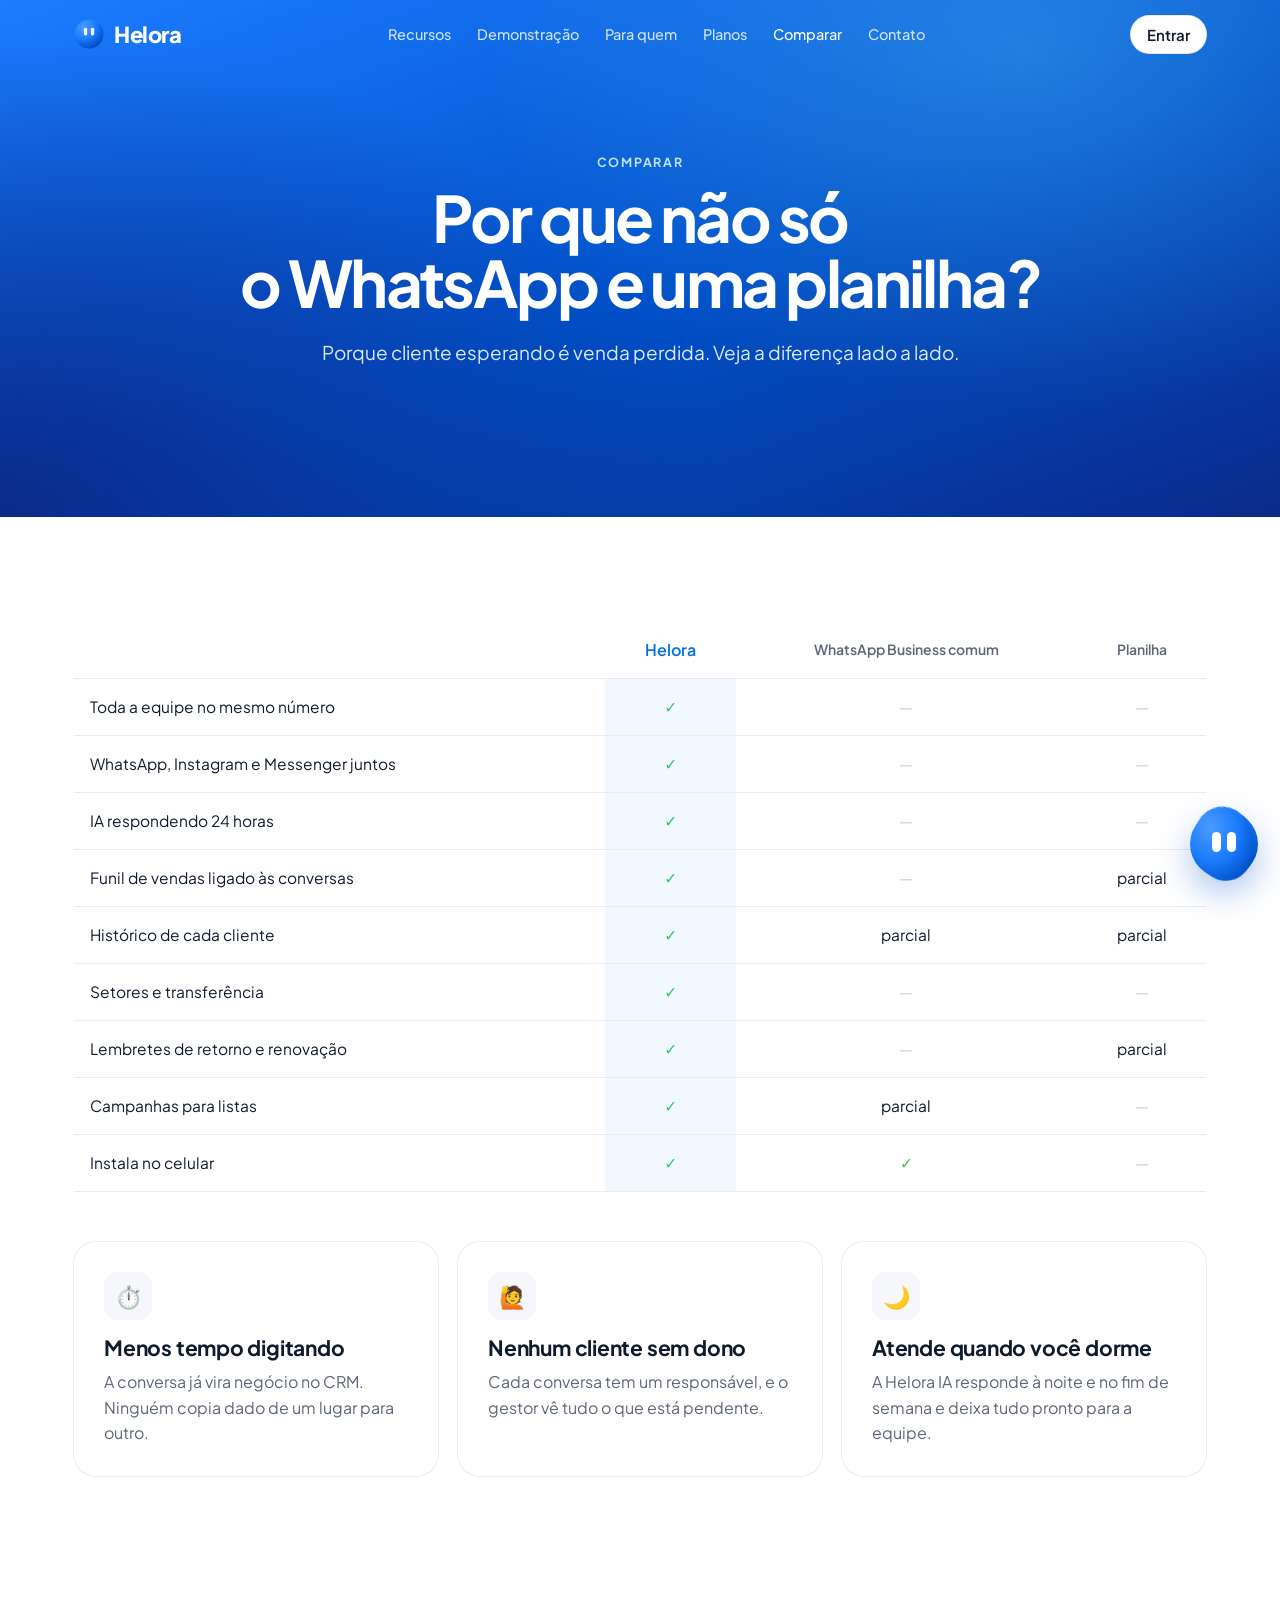
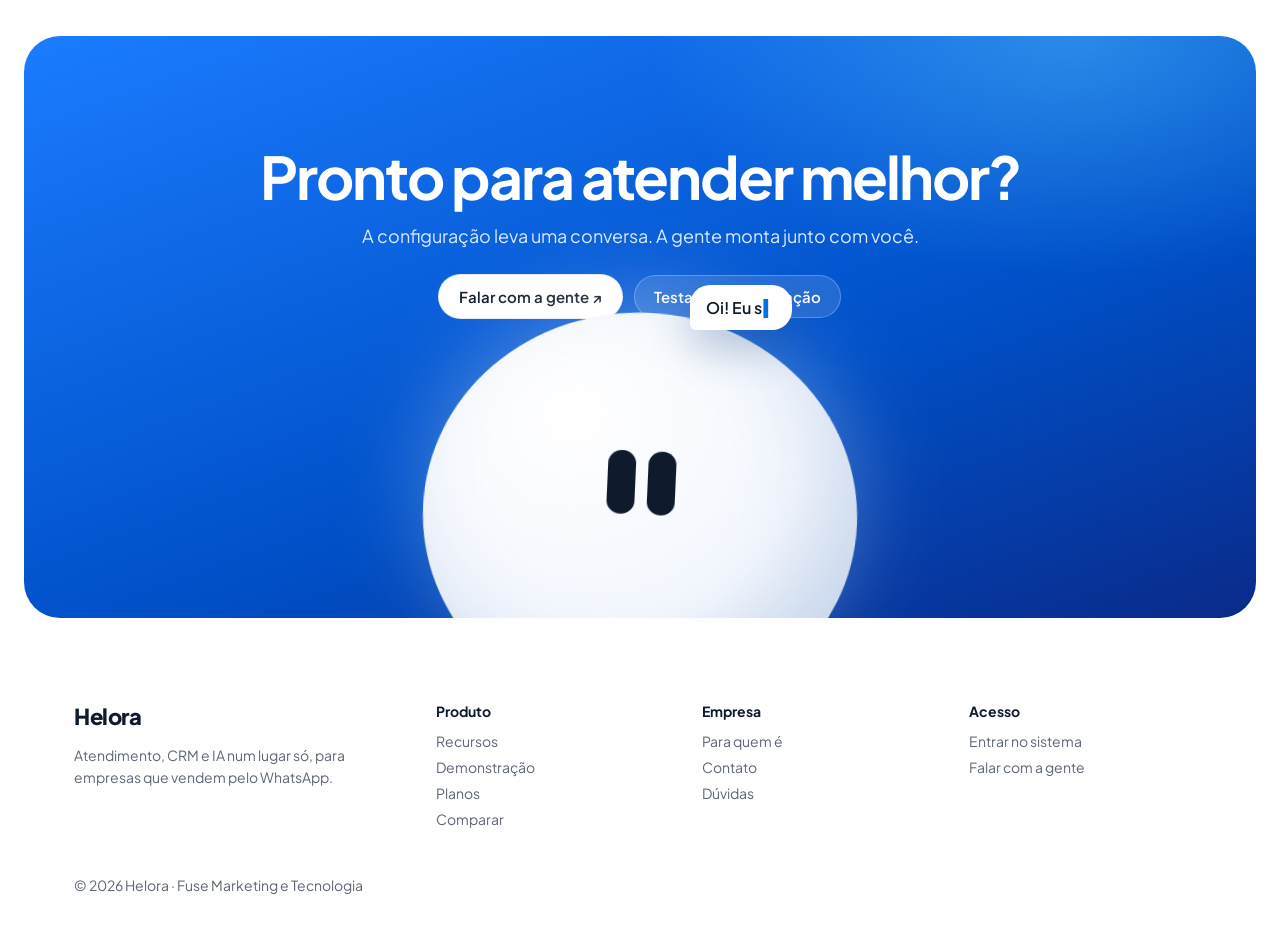
==== commit c0d6d1e4: "Mascote no degradê com olhos brancos: logo, favicon e botão do chat Co-Authored-By: Claude Opus 5.5 " ====
--- a/comparar.html
+++ b/comparar.html
@@ -12,7 +12,7 @@
 <meta property="og:title" content="Comparar · Helora"><meta property="og:description" content="Helora comparada ao WhatsApp Business comum e a planilhas.">
 <meta property="og:image" content="https://heloracrm.com.br/assets/og.jpg"><meta property="og:image:width" content="1200"><meta property="og:image:height" content="630">
 <meta name="twitter:card" content="summary_large_image">
-<link rel="icon" href="assets/favicon.png?v=4"><link rel="apple-touch-icon" href="assets/helora-icon.png">
+<link rel="icon" href="assets/favicon.png?v=5"><link rel="apple-touch-icon" href="assets/helora-icon.png">
 
 <!-- MEDIÇÃO: cole os IDs abaixo e publique. Vazio = nada é carregado. -->
 <script>
@@ -28,12 +28,12 @@
 </script>
 <link rel="preconnect" href="https://fonts.googleapis.com">
 <link href="https://fonts.googleapis.com/css2?family=Plus+Jakarta+Sans:wght@400;500;600;700;800&display=swap" rel="stylesheet">
-<link rel="stylesheet" href="assets/site.css?v=5">
-<script src="assets/favicon-blink.js?v=2" defer></script>
+<link rel="stylesheet" href="assets/site.css?v=2">
+<script src="assets/favicon-blink.js?v=3" defer></script>
 </head>
 <body>
 <nav class="nav dark"><div class="w">
-<a class="logo" href="index.html"><svg viewBox="0 0 200 200"><defs><radialGradient id="lg" cx=".35" cy=".28" r=".85"><stop offset="0" stop-color="#fff"/><stop offset=".75" stop-color="#eef3fb"/><stop offset="1" stop-color="#c9d6ea"/></radialGradient></defs><circle cx="100" cy="100" r="92" fill="url(#lg)" stroke="#c3d1e6" stroke-width="6"/><rect x="68" y="64" width="20" height="46" rx="10" fill="#0f1b2d"/><rect x="112" y="64" width="20" height="46" rx="10" fill="#0f1b2d"/></svg>Helora</a>
+<a class="logo" href="index.html"><svg viewBox="0 0 200 200"><defs><radialGradient id="lg" cx=".32" cy=".25" r=".95"><stop offset="0" stop-color="#4a9bff"/><stop offset=".45" stop-color="#1b7cff"/><stop offset=".8" stop-color="#0050c8"/><stop offset="1" stop-color="#0a2a8a"/></radialGradient></defs><circle cx="100" cy="100" r="96" fill="url(#lg)"/><rect x="66" y="58" width="22" height="52" rx="11" fill="#fff"/><rect x="112" y="58" width="22" height="52" rx="11" fill="#fff"/></svg>Helora</a>
 <button class="burger" aria-label="Menu">☰</button>
 <ul><li><a href="recursos.html">Recursos</a></li><li><a href="demonstracao.html">Demonstração</a></li><li><a href="segmentos.html">Para quem</a></li><li><a href="planos.html">Planos</a></li><li><a href="comparar.html">Comparar</a></li><li><a href="contato.html">Contato</a></li></ul>
 <a class="btn bw nb" href="https://app1.heloracrm.com.br">Entrar</a>
@@ -51,5 +51,5 @@
 </div><div class="w" style="display:block;margin-top:40px">© <span id="y"></span> Helora · Fuse Marketing e Tecnologia</div></footer>
 <script src="assets/mascot.js?v=1" defer></script>
 <script src="assets/site.js?v=3" defer></script>
-<script src="assets/helora-chat.js?v=3" defer></script>
+<script src="assets/helora-chat.js?v=4" defer></script>
 </body></html>
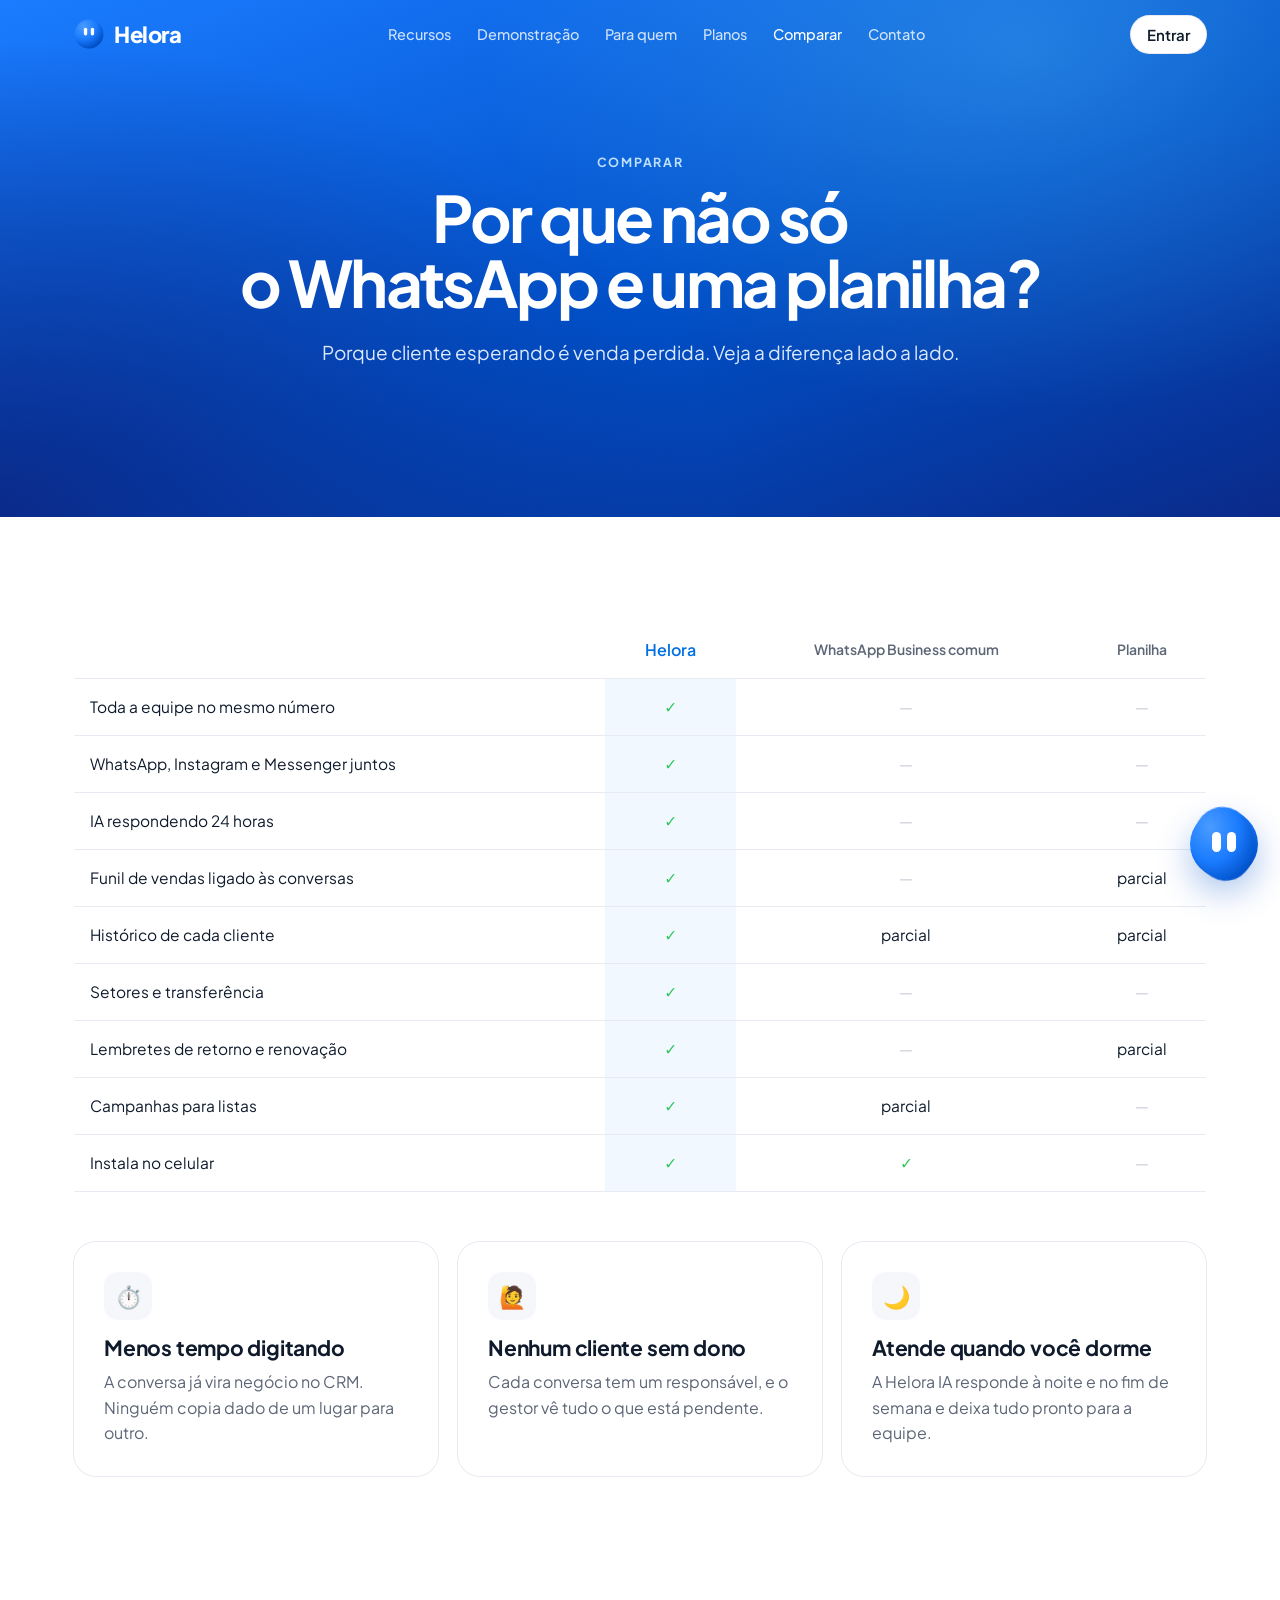
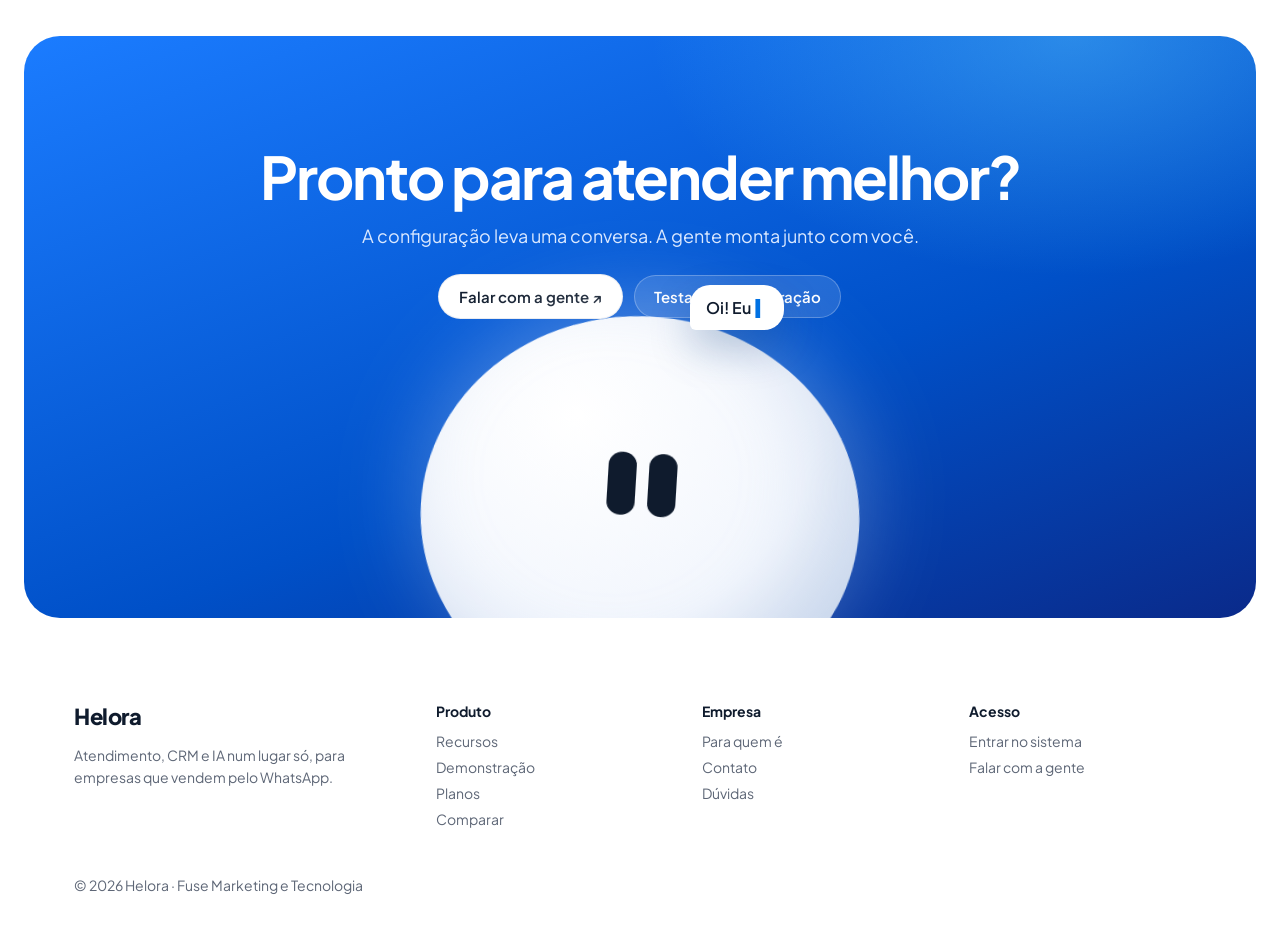
==== commit f7f2dd6f: "Seção Veja o que ela faz: cards em tamanhos diferentes (bento) e correção dos bugs visuais Co-Author" ====
--- a/comparar.html
+++ b/comparar.html
@@ -28,7 +28,7 @@
 </script>
 <link rel="preconnect" href="https://fonts.googleapis.com">
 <link href="https://fonts.googleapis.com/css2?family=Plus+Jakarta+Sans:wght@400;500;600;700;800&display=swap" rel="stylesheet">
-<link rel="stylesheet" href="assets/site.css?v=2">
+<link rel="stylesheet" href="assets/site.css?v=7">
 <script src="assets/favicon-blink.js?v=3" defer></script>
 </head>
 <body>
--- a/assets/site.css
+++ b/assets/site.css
@@ -229,3 +229,19 @@
 [data-orb] rect[data-eye]{transform-box:fill-box;transform-origin:center}
 .hero .mascot{bottom:-22%}
 .final .mascot{bottom:-40%}
+/* bento: cards de tamanhos diferentes */
+.fx{grid-template-columns:repeat(6,1fr)}
+.fx a.s4{grid-column:span 4}.fx a.s3{grid-column:span 3}.fx a.s2{grid-column:span 2}
+.fx a.tall .vis{height:280px}
+.fx a.blue{background:linear-gradient(160deg,#1b7cff,#0050c8 55%,#0a2a8a);color:#fff}.fx a.blue small{color:#cfe0ff}.fx a.blue .vis{background:#ffffff14;box-shadow:inset 0 0 0 1px #ffffff26}
+@media(max-width:900px){.fx{grid-template-columns:1fr}.fx a.s4,.fx a.s3,.fx a.s2{grid-column:auto}}
+.v-ch{display:grid;place-items:center;font:700 11px "Plus Jakarta Sans",sans-serif;line-height:1}
+.v-col{top:12px;bottom:12px}
+.v-card{top:40px;left:calc(3% + 6px);width:calc(30% - 12px)}
+@keyframes vk{0%,15%{transform:translateX(0)}35%,50%{transform:translateX(calc(106% + 12px)) rotate(-3deg)}55%{transform:translateX(calc(106% + 12px))}75%,100%{transform:translateX(calc(212% + 24px))}}
+.v-ph{top:auto;bottom:-60px;height:240px}
+.v-nt{top:26px}
+.v-orb{position:absolute;right:22px;top:50%;width:80px;height:80px;margin-top:-40px;border-radius:50%;background:radial-gradient(circle at 32% 25%,#4a9bff,#1b7cff 45%,#0050c8 80%,#0a2a8a);box-shadow:0 12px 30px #0050c855}
+.v-orb i{position:absolute;top:22px;width:11px;height:25px;border-radius:9px;background:#fff}.v-orb i:first-child{left:24px}.v-orb i:last-child{left:43px}
+.blue .v-orb{background:#fff}.blue .v-orb i{background:#0f1b2d}
+.v-nt{color:#0f1b2d}.fx a.blue .v-ph div{background:#f5f7fb}
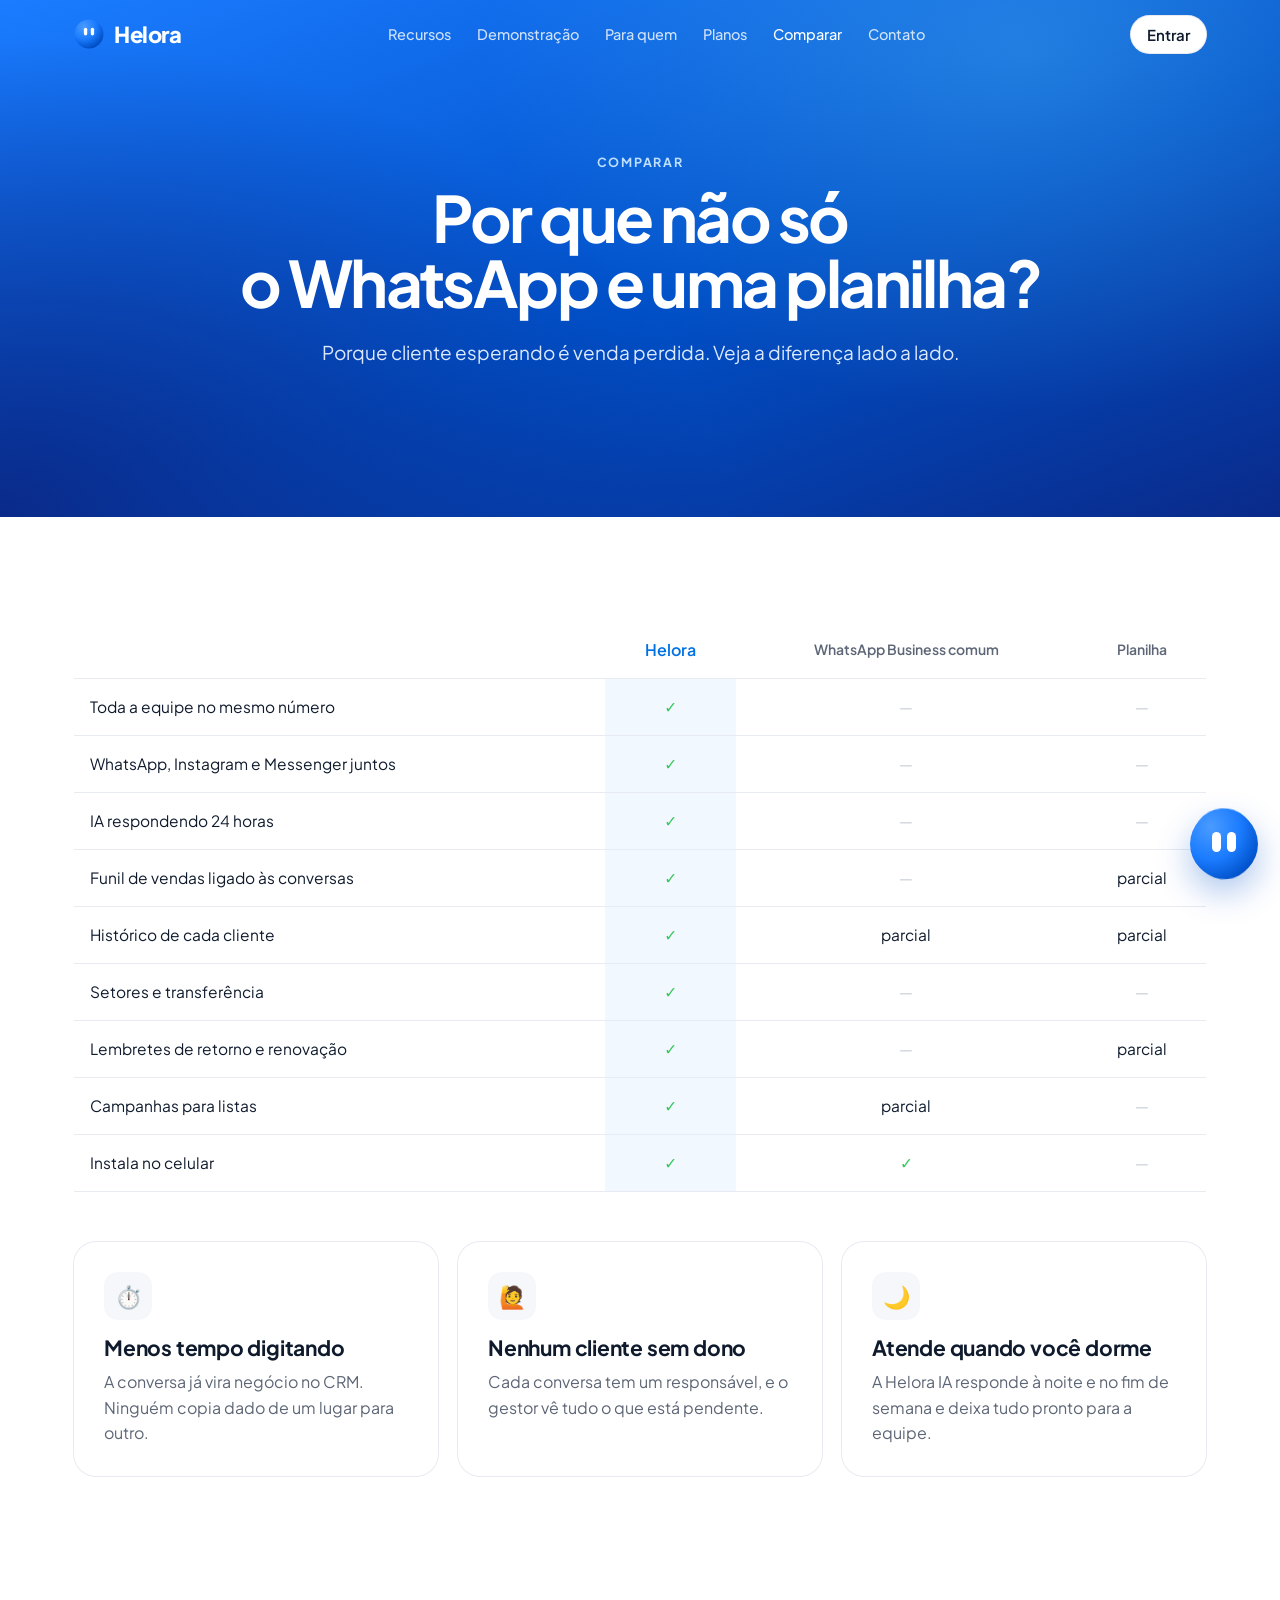
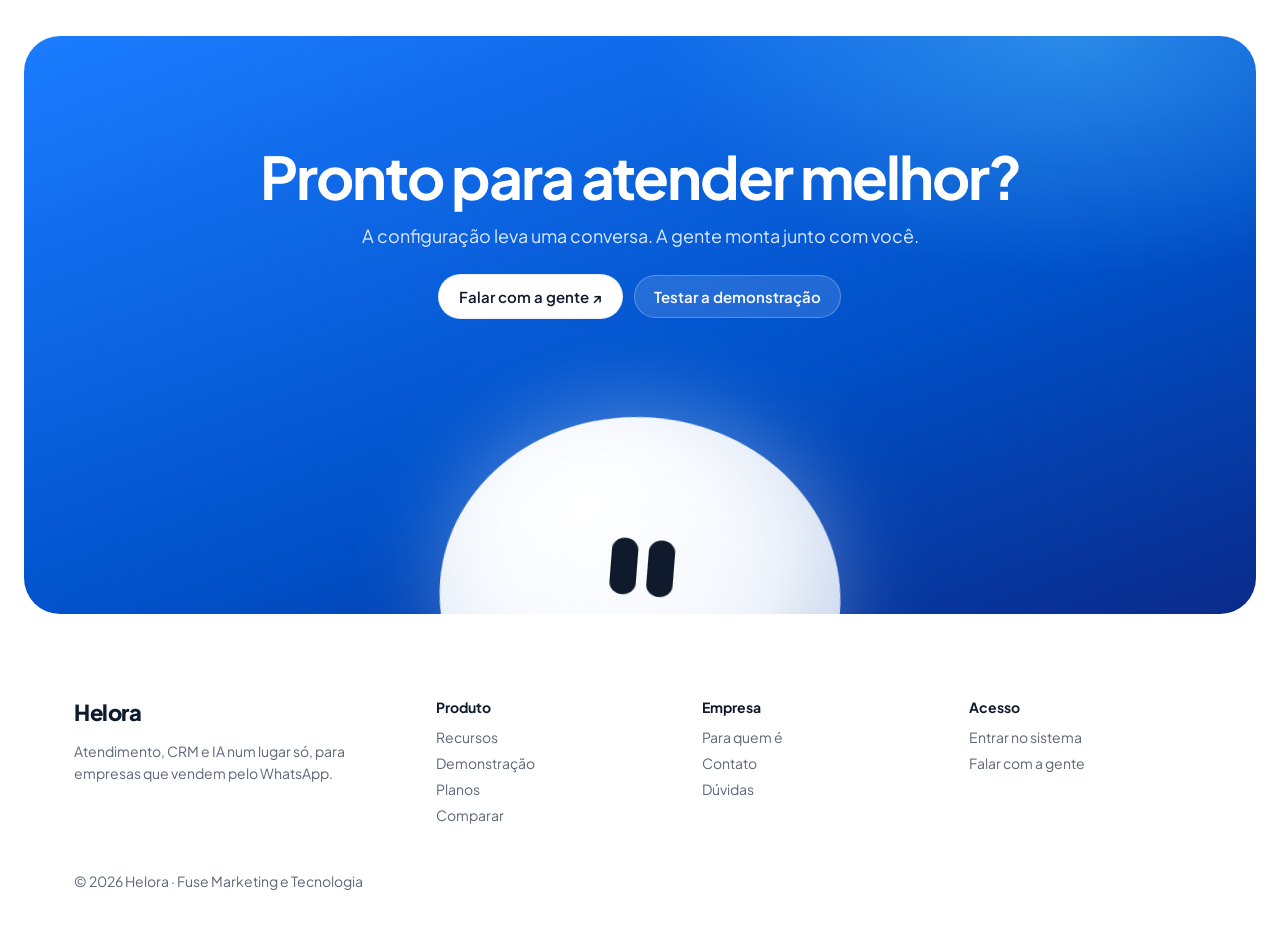
==== commit 0cbebaa4: "Corrige mascote do fechamento sobrepondo botões e balão Co-Authored-By: Claude Opus 5.5 <noreply@ant" ====
--- a/comparar.html
+++ b/comparar.html
@@ -28,7 +28,7 @@
 </script>
 <link rel="preconnect" href="https://fonts.googleapis.com">
 <link href="https://fonts.googleapis.com/css2?family=Plus+Jakarta+Sans:wght@400;500;600;700;800&display=swap" rel="stylesheet">
-<link rel="stylesheet" href="assets/site.css?v=7">
+<link rel="stylesheet" href="assets/site.css?v=8">
 <script src="assets/favicon-blink.js?v=3" defer></script>
 </head>
 <body>
@@ -42,7 +42,7 @@
 <header class="hero page-hero"><span class="k rv" style="color:#bfe0ff">Comparar</span><h1 class="rv" style="margin-top:14px">Por que não só<br>o WhatsApp e uma planilha?</h1><p class="sub rv">Porque cliente esperando é venda perdida. Veja a diferença lado a lado.</p></header>
 <section class="sec" style="padding-top:60px"><div class="w"><div class="tw rv"><table class="cmp"><thead><tr><th></th><th class="us">Helora</th><th>WhatsApp Business comum</th><th>Planilha</th></tr></thead><tbody><tr><td>Toda a equipe no mesmo número</td><td class="us"><span class="y">✓</span></td><td><span class="n">—</span></td><td><span class="n">—</span></td></tr><tr><td>WhatsApp, Instagram e Messenger juntos</td><td class="us"><span class="y">✓</span></td><td><span class="n">—</span></td><td><span class="n">—</span></td></tr><tr><td>IA respondendo 24 horas</td><td class="us"><span class="y">✓</span></td><td><span class="n">—</span></td><td><span class="n">—</span></td></tr><tr><td>Funil de vendas ligado às conversas</td><td class="us"><span class="y">✓</span></td><td><span class="n">—</span></td><td>parcial</td></tr><tr><td>Histórico de cada cliente</td><td class="us"><span class="y">✓</span></td><td>parcial</td><td>parcial</td></tr><tr><td>Setores e transferência</td><td class="us"><span class="y">✓</span></td><td><span class="n">—</span></td><td><span class="n">—</span></td></tr><tr><td>Lembretes de retorno e renovação</td><td class="us"><span class="y">✓</span></td><td><span class="n">—</span></td><td>parcial</td></tr><tr><td>Campanhas para listas</td><td class="us"><span class="y">✓</span></td><td>parcial</td><td><span class="n">—</span></td></tr><tr><td>Instala no celular</td><td class="us"><span class="y">✓</span></td><td><span class="y">✓</span></td><td><span class="n">—</span></td></tr></tbody></table></div>
 <div class="cards"><div class="card rv"><div class="ic">⏱️</div><h3>Menos tempo digitando</h3><p>A conversa já vira negócio no CRM. Ninguém copia dado de um lugar para outro.</p></div><div class="card rv"><div class="ic">🙋</div><h3>Nenhum cliente sem dono</h3><p>Cada conversa tem um responsável, e o gestor vê tudo o que está pendente.</p></div><div class="card rv"><div class="ic">🌙</div><h3>Atende quando você dorme</h3><p>A Helora IA responde à noite e no fim de semana e deixa tudo pronto para a equipe.</p></div></div>
-</div></section><section class="final rv"><h2>Pronto para atender melhor?</h2><p>A configuração leva uma conversa. A gente monta junto com você.</p><div class="ctas" style="display:flex;gap:12px;justify-content:center;flex-wrap:wrap"><a class="btn bw" href="contato.html">Falar com a gente ↗</a><a class="btn ghost" href="demonstracao.html">Testar a demonstração</a></div><div class="mwrap"><div class="mascot" data-orb="hero"><div class="say"></div><div class="orb-body" style="position:absolute;inset:0"><div class="ball"></div><div class="eyes"><i class="eye" data-eye="l"></i><i class="eye" data-eye="r"></i></div></div></div></div></section>
+</div></section><section class="final rv"><h2>Pronto para atender melhor?</h2><p>A configuração leva uma conversa. A gente monta junto com você.</p><div class="ctas" style="display:flex;gap:12px;justify-content:center;flex-wrap:wrap"><a class="btn bw" href="contato.html">Falar com a gente ↗</a><a class="btn ghost" href="demonstracao.html">Testar a demonstração</a></div><div class="mwrap"><div class="mascot" data-orb="end"><div class="orb-body" style="position:absolute;inset:0"><div class="ball"></div><div class="eyes"><i class="eye" data-eye="l"></i><i class="eye" data-eye="r"></i></div></div></div></div></section>
 <footer><div class="w">
 <div><div class="logo">Helora</div><p style="max-width:280px;line-height:1.6">Atendimento, CRM e IA num lugar só, para empresas que vendem pelo WhatsApp.</p></div>
 <div><b>Produto</b><a href="recursos.html">Recursos</a><a href="demonstracao.html">Demonstração</a><a href="planos.html">Planos</a><a href="comparar.html">Comparar</a></div>
--- a/assets/site.css
+++ b/assets/site.css
@@ -245,3 +245,6 @@
 .v-orb i{position:absolute;top:22px;width:11px;height:25px;border-radius:9px;background:#fff}.v-orb i:first-child{left:24px}.v-orb i:last-child{left:43px}
 .blue .v-orb{background:#fff}.blue .v-orb i{background:#0f1b2d}
 .v-nt{color:#0f1b2d}.fx a.blue .v-ph div{background:#f5f7fb}
+.final .ctas{position:relative;z-index:3}
+.final .mwrap{height:240px;margin-top:56px}
+.final .mascot{width:min(70vw,380px);bottom:-70%}
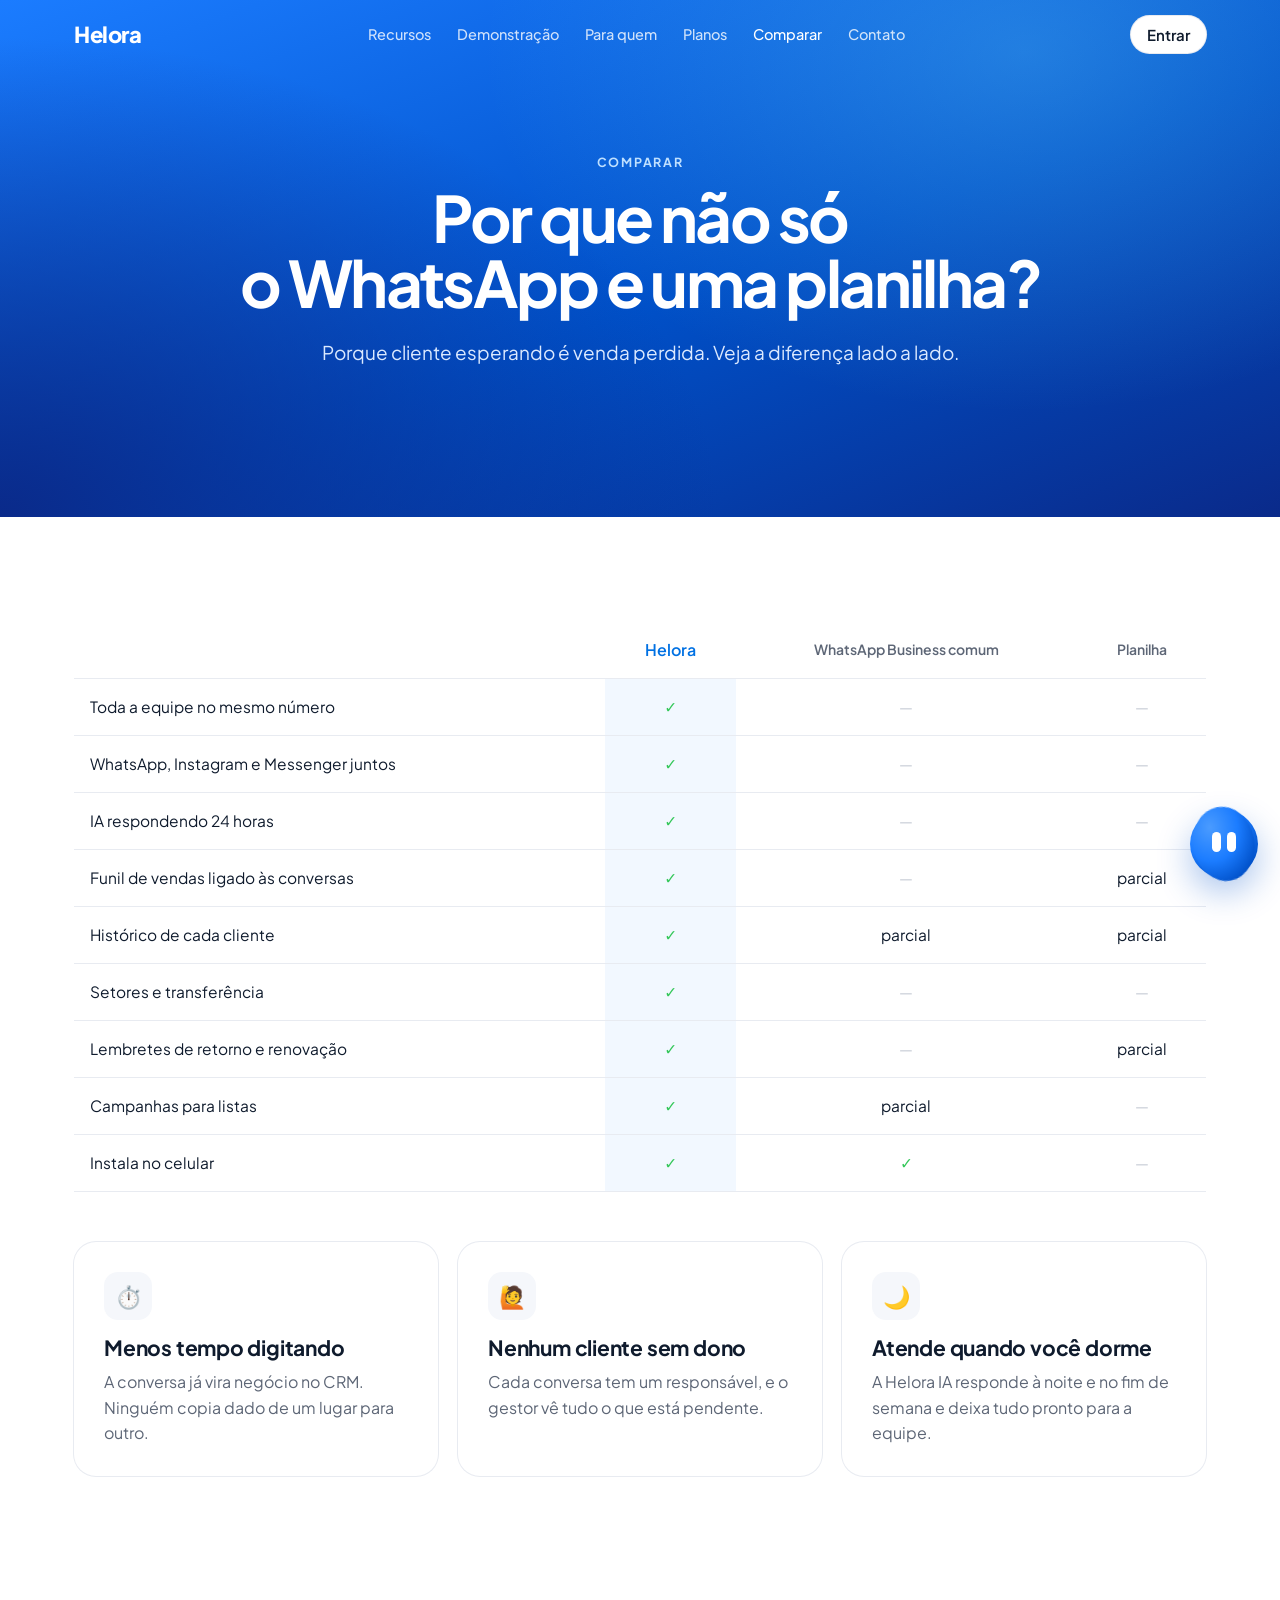
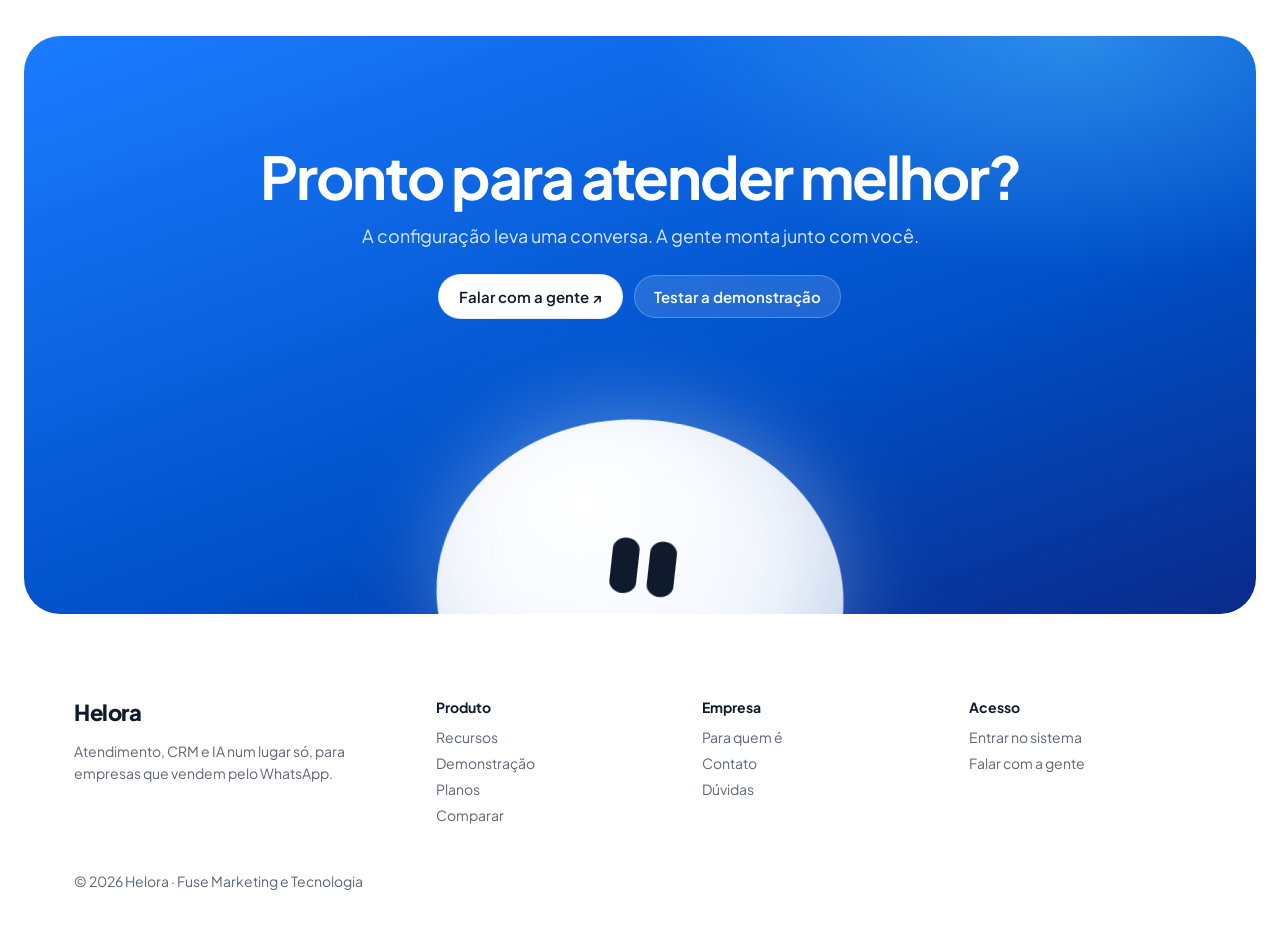
==== commit 4bf18ae9: "Topo do site só com a escrita Helora, sem ícone Co-Authored-By: Claude Opus 5.5 <noreply@anthropic.c" ====
--- a/comparar.html
+++ b/comparar.html
@@ -28,12 +28,12 @@
 </script>
 <link rel="preconnect" href="https://fonts.googleapis.com">
 <link href="https://fonts.googleapis.com/css2?family=Plus+Jakarta+Sans:wght@400;500;600;700;800&display=swap" rel="stylesheet">
-<link rel="stylesheet" href="assets/site.css?v=8">
+<link rel="stylesheet" href="assets/site.css?v=2">
 <script src="assets/favicon-blink.js?v=3" defer></script>
 </head>
 <body>
 <nav class="nav dark"><div class="w">
-<a class="logo" href="index.html"><svg viewBox="0 0 200 200"><defs><radialGradient id="lg" cx=".32" cy=".25" r=".95"><stop offset="0" stop-color="#4a9bff"/><stop offset=".45" stop-color="#1b7cff"/><stop offset=".8" stop-color="#0050c8"/><stop offset="1" stop-color="#0a2a8a"/></radialGradient></defs><circle cx="100" cy="100" r="96" fill="url(#lg)"/><rect x="66" y="58" width="22" height="52" rx="11" fill="#fff"/><rect x="112" y="58" width="22" height="52" rx="11" fill="#fff"/></svg>Helora</a>
+<a class="logo" href="index.html">Helora</a>
 <button class="burger" aria-label="Menu">☰</button>
 <ul><li><a href="recursos.html">Recursos</a></li><li><a href="demonstracao.html">Demonstração</a></li><li><a href="segmentos.html">Para quem</a></li><li><a href="planos.html">Planos</a></li><li><a href="comparar.html">Comparar</a></li><li><a href="contato.html">Contato</a></li></ul>
 <a class="btn bw nb" href="https://app1.heloracrm.com.br">Entrar</a>
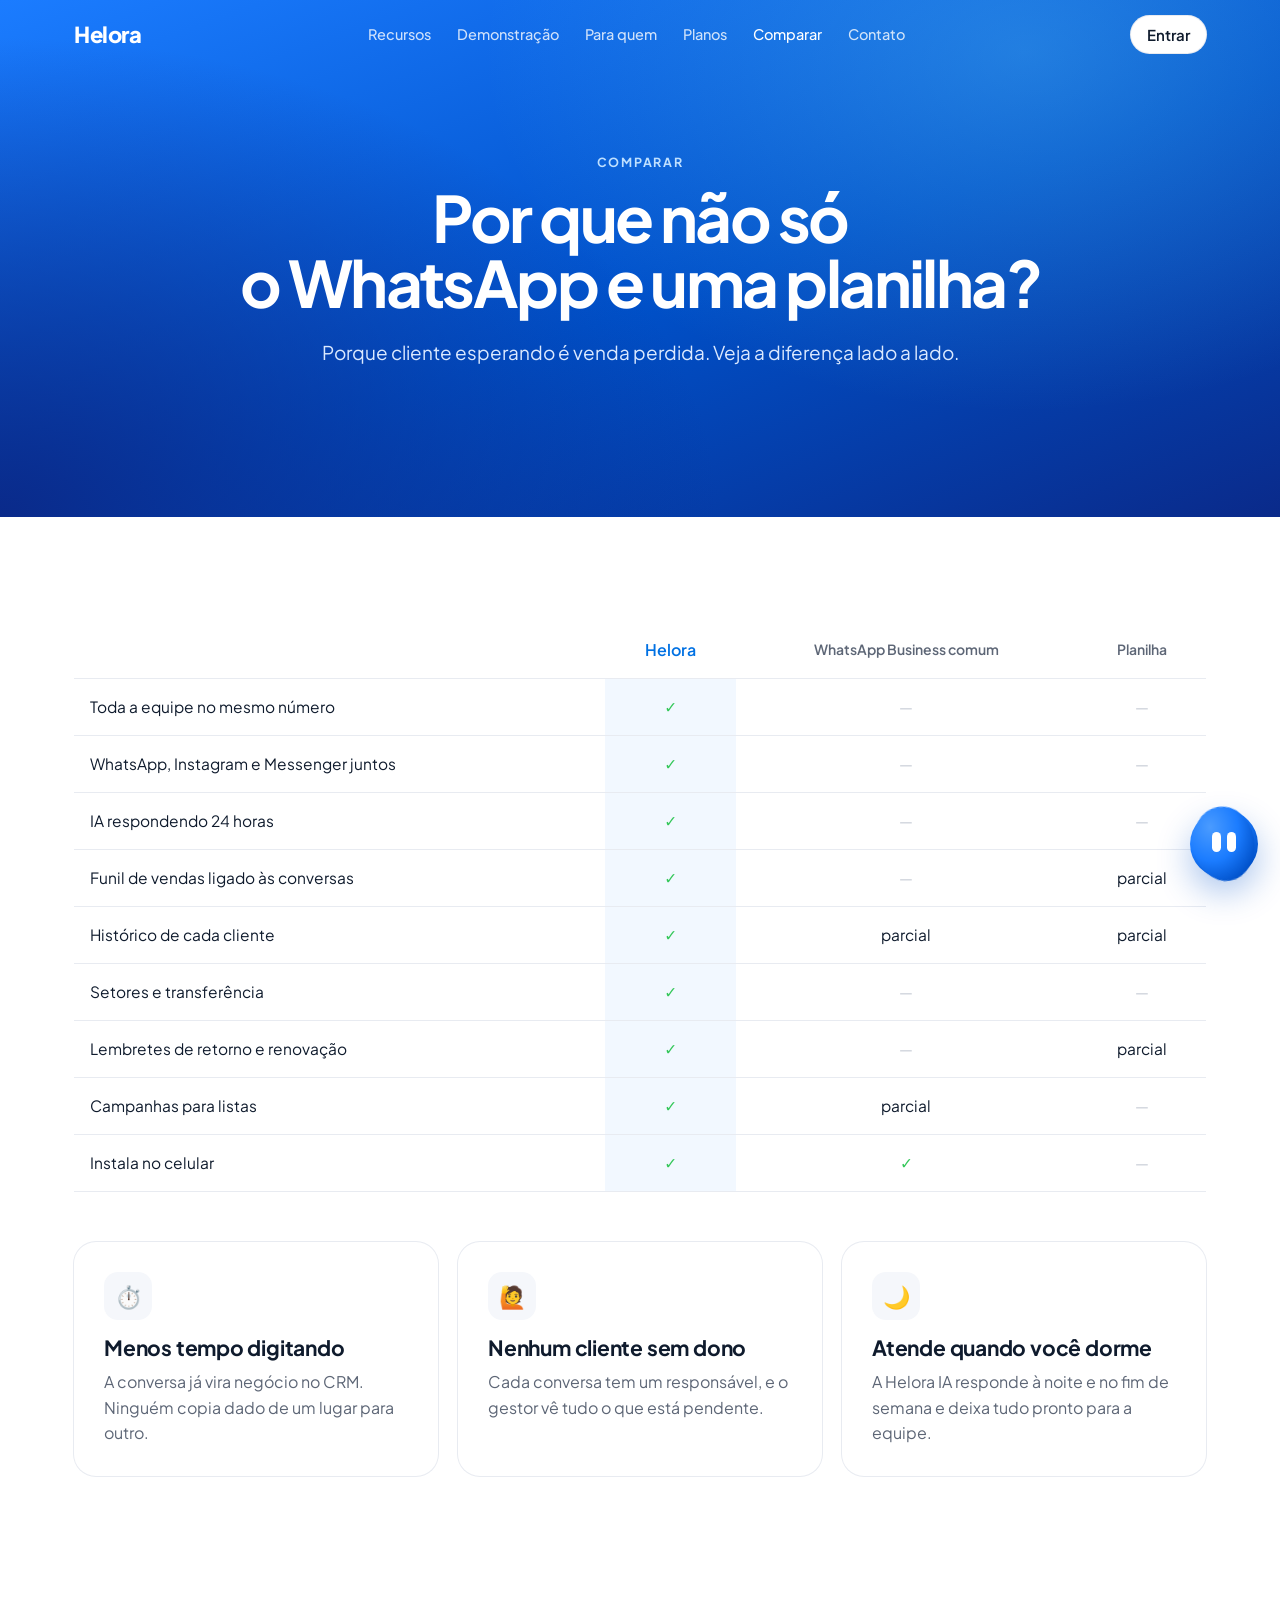
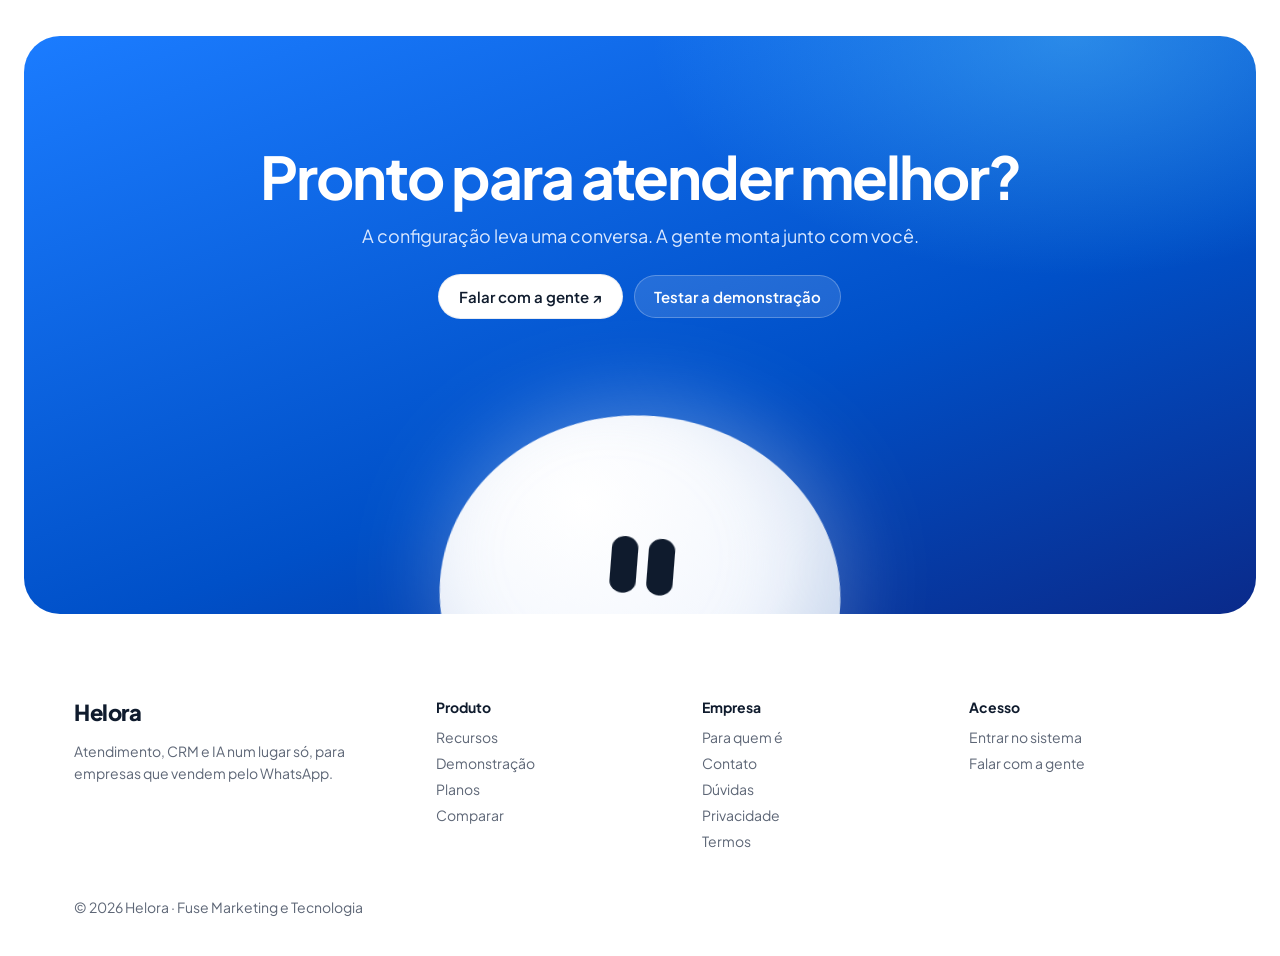
==== commit 270a74ef: "Páginas de Privacidade, Termos e Exclusão de dados (exigidas pela Meta) Co-Authored-By: Claude Opus " ====
--- a/comparar.html
+++ b/comparar.html
@@ -46,7 +46,7 @@
 <footer><div class="w">
 <div><div class="logo">Helora</div><p style="max-width:280px;line-height:1.6">Atendimento, CRM e IA num lugar só, para empresas que vendem pelo WhatsApp.</p></div>
 <div><b>Produto</b><a href="recursos.html">Recursos</a><a href="demonstracao.html">Demonstração</a><a href="planos.html">Planos</a><a href="comparar.html">Comparar</a></div>
-<div><b>Empresa</b><a href="segmentos.html">Para quem é</a><a href="contato.html">Contato</a><a href="index.html#duvidas">Dúvidas</a></div>
+<div><b>Empresa</b><a href="segmentos.html">Para quem é</a><a href="contato.html">Contato</a><a href="index.html#duvidas">Dúvidas</a><a href="privacidade.html">Privacidade</a><a href="termos.html">Termos</a></div>
 <div><b>Acesso</b><a href="https://app1.heloracrm.com.br">Entrar no sistema</a><a href="contato.html">Falar com a gente</a></div>
 </div><div class="w" style="display:block;margin-top:40px">© <span id="y"></span> Helora · Fuse Marketing e Tecnologia</div></footer>
 <script src="assets/mascot.js?v=1" defer></script>
